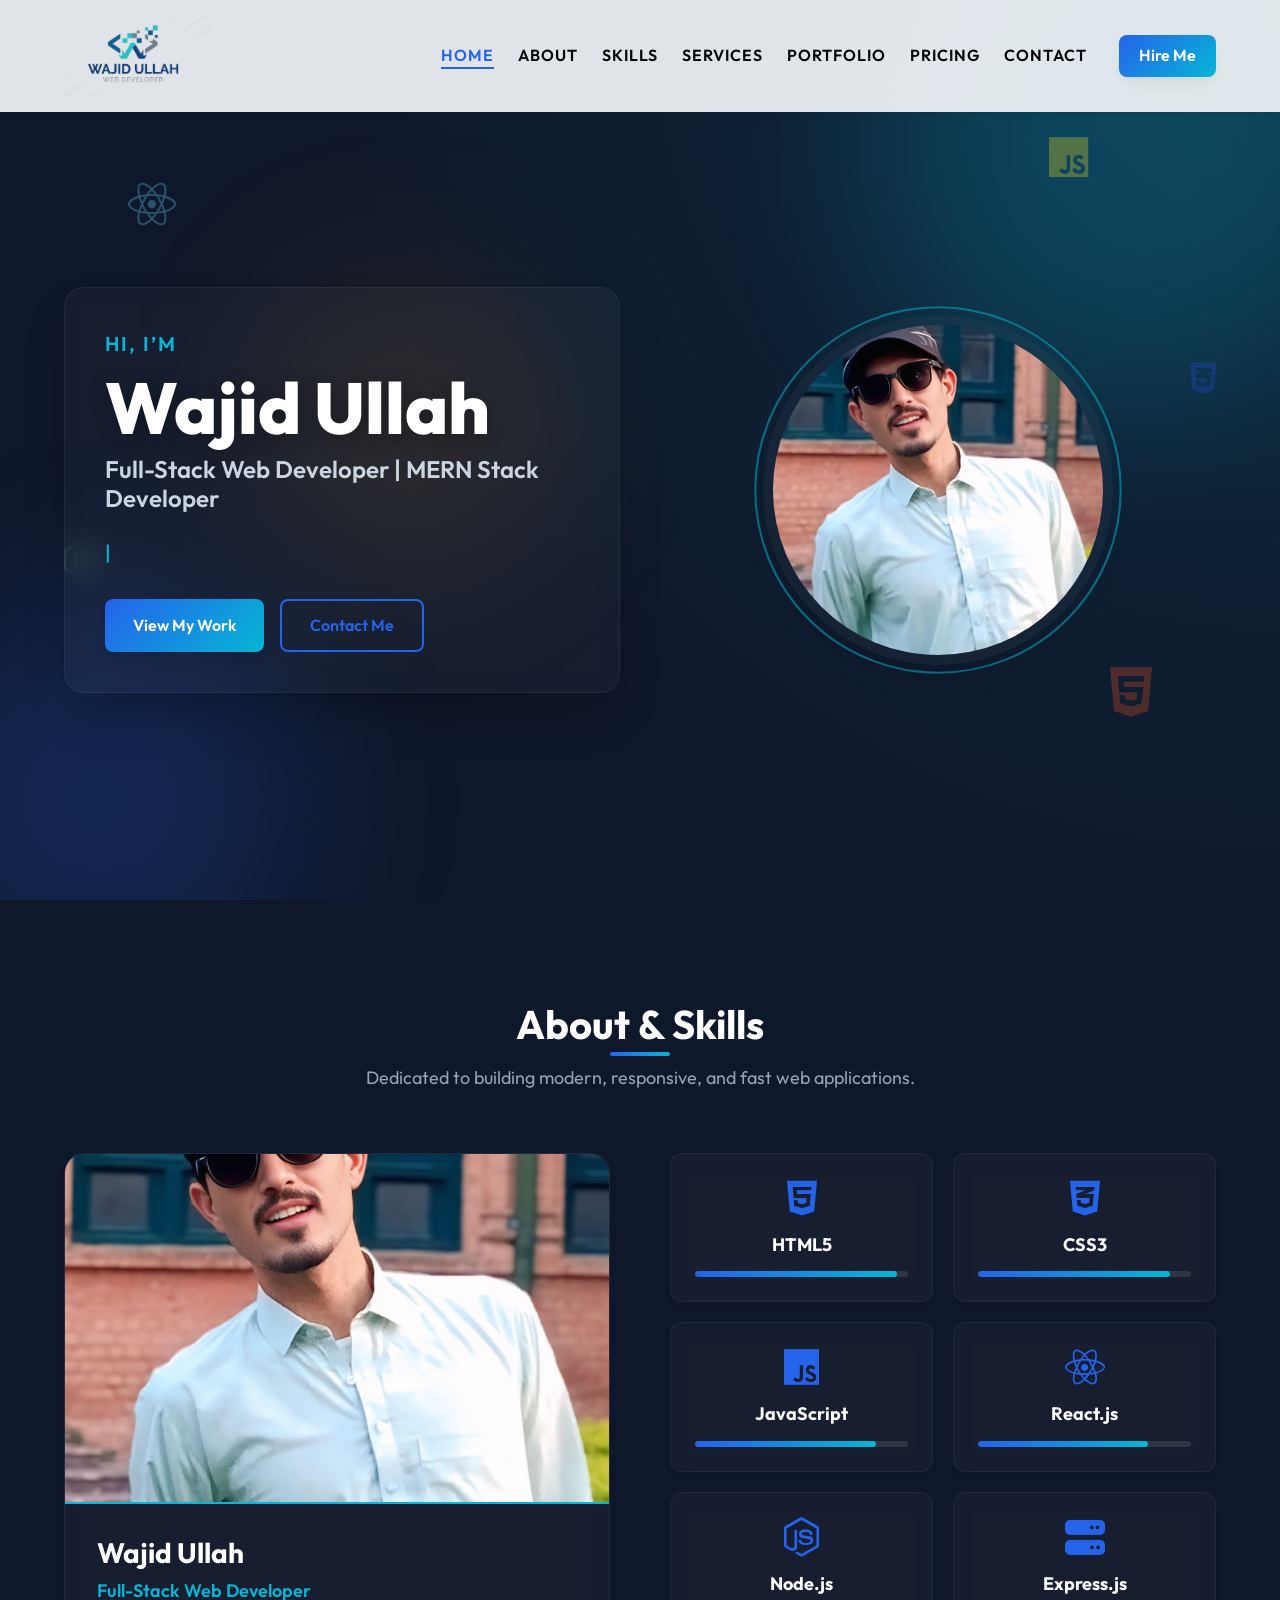
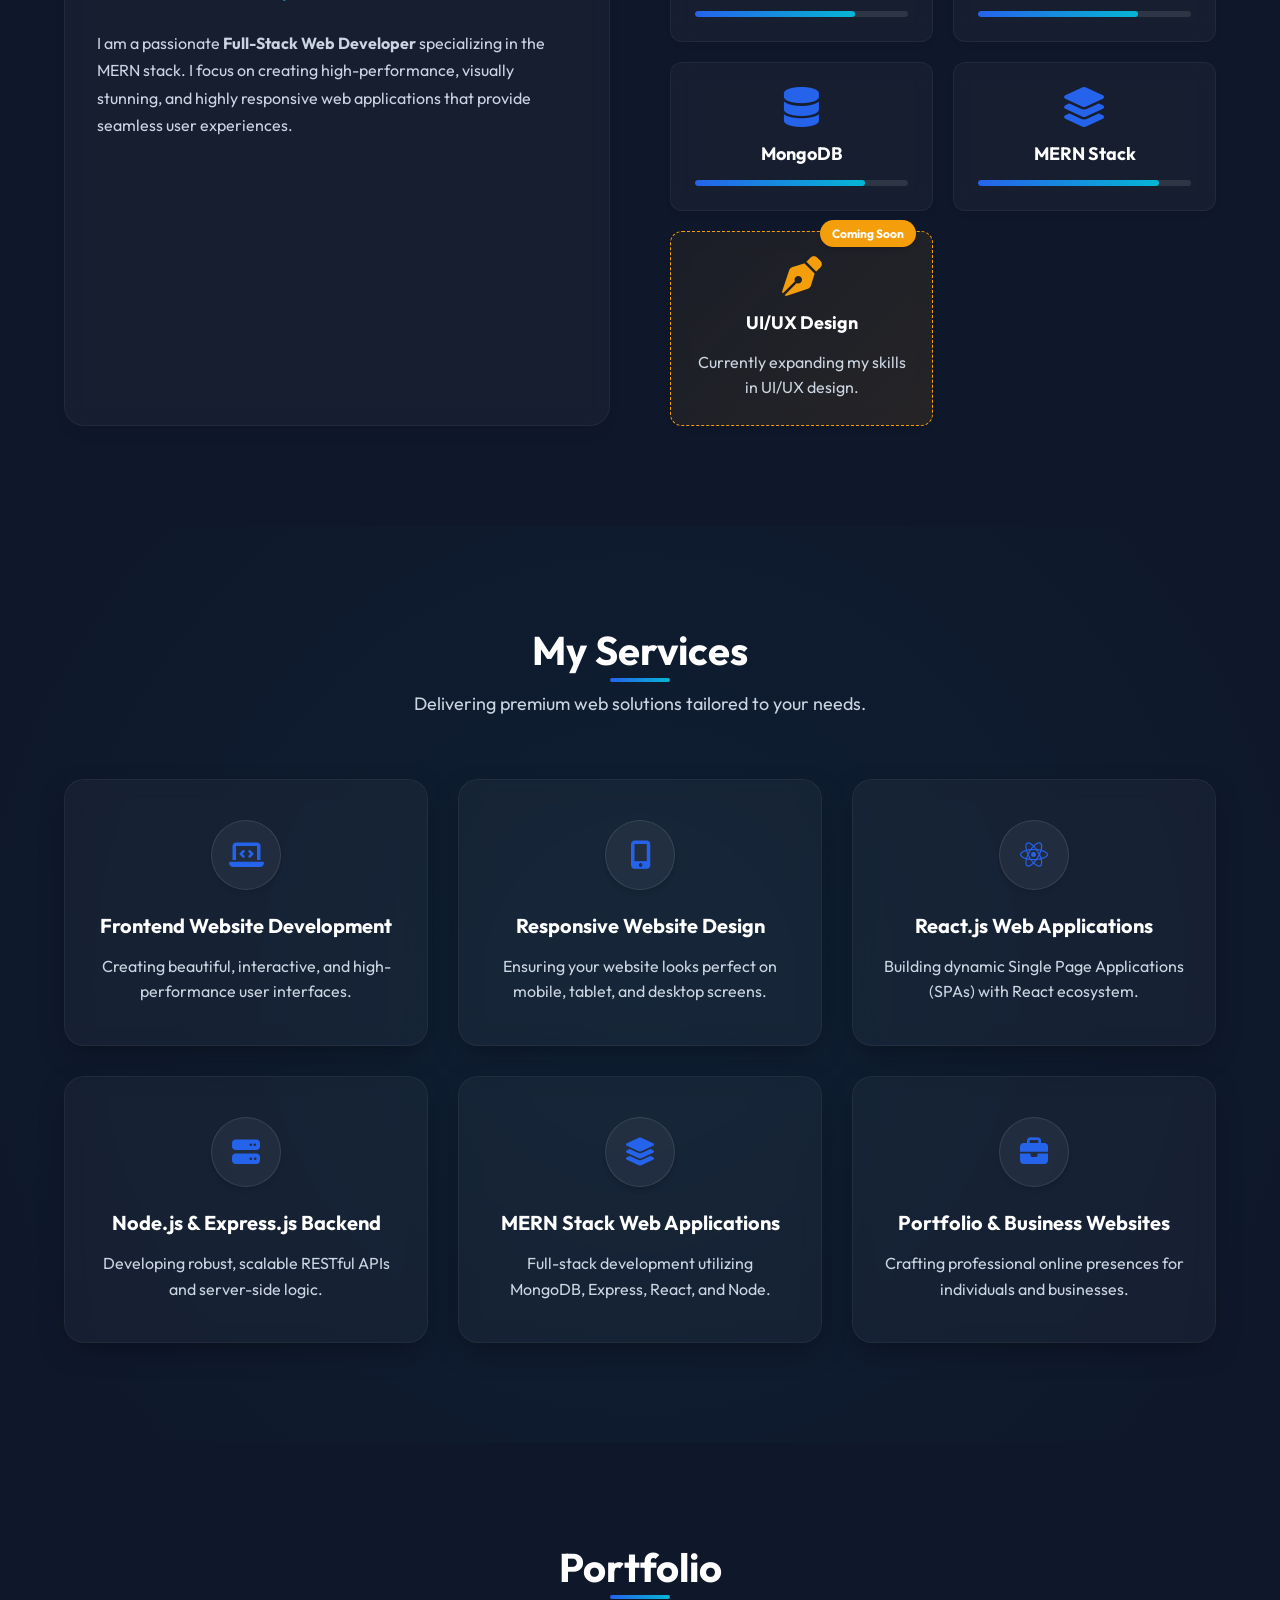
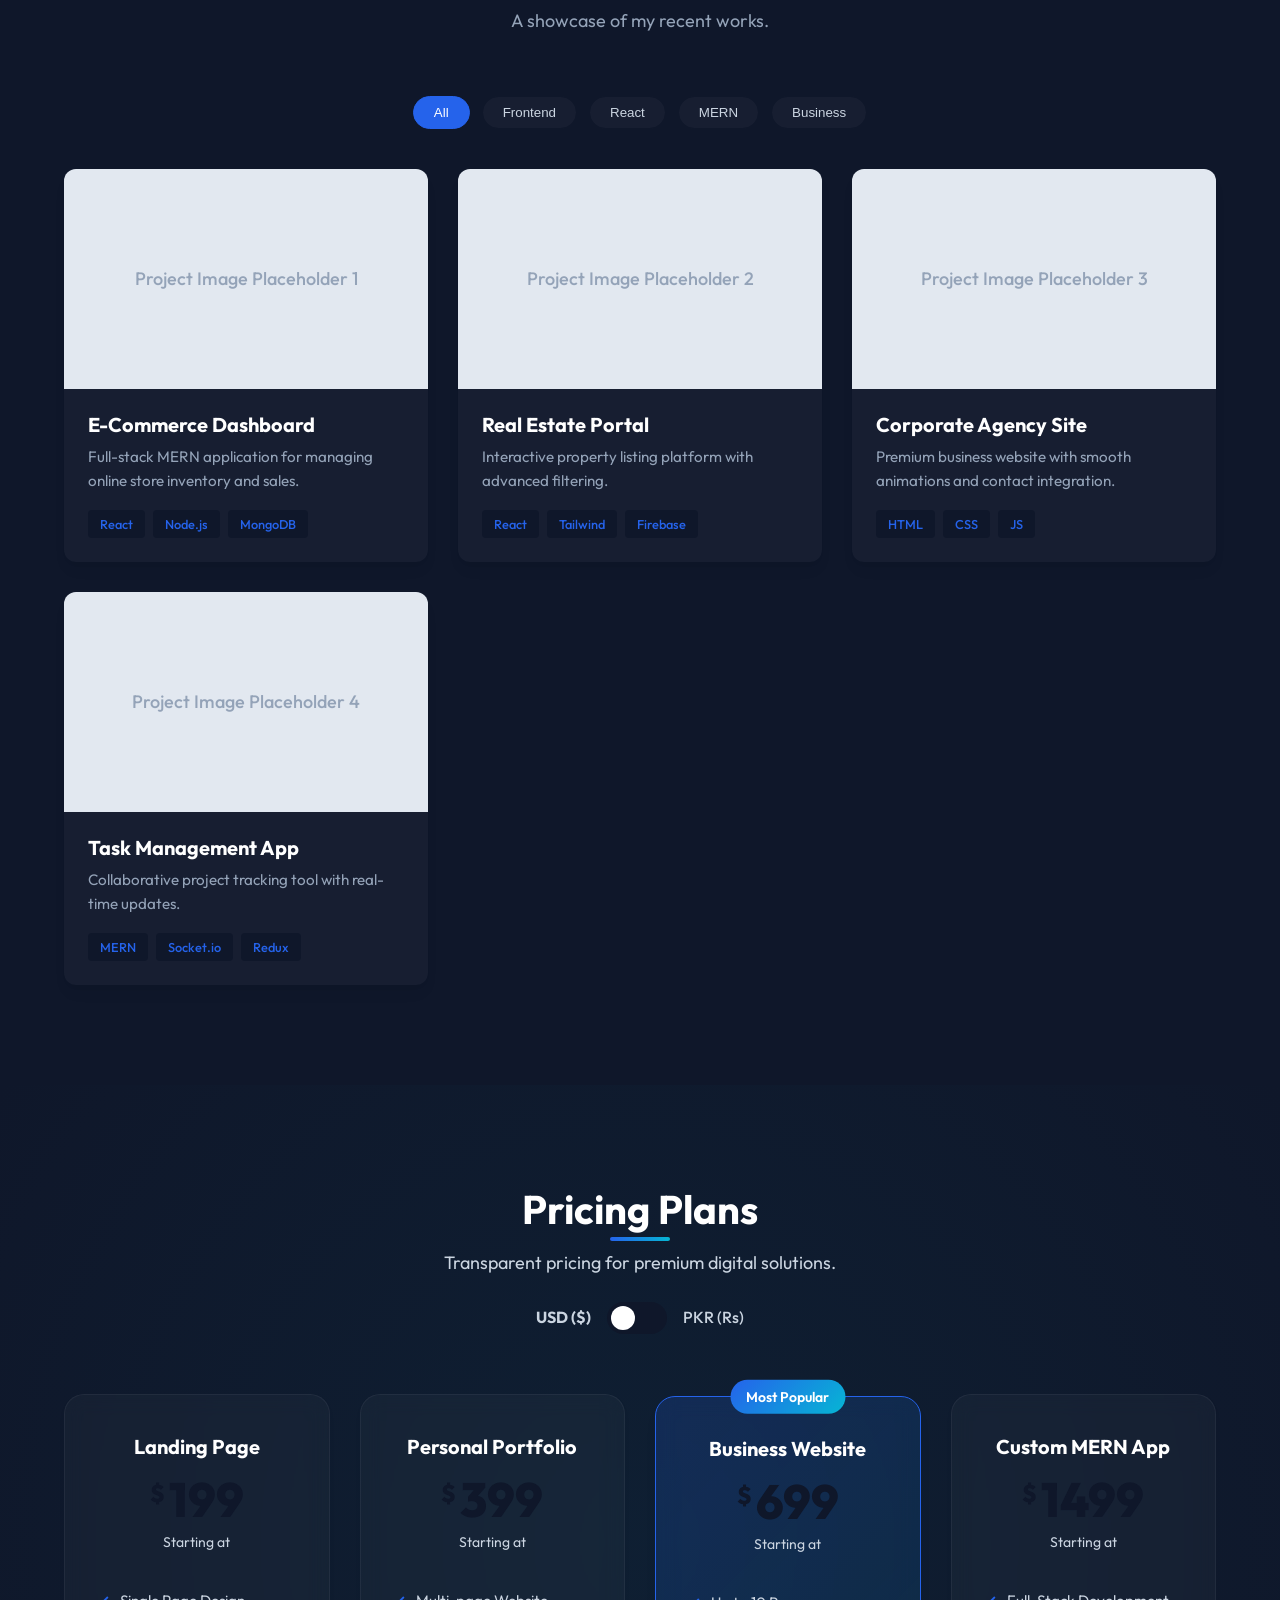
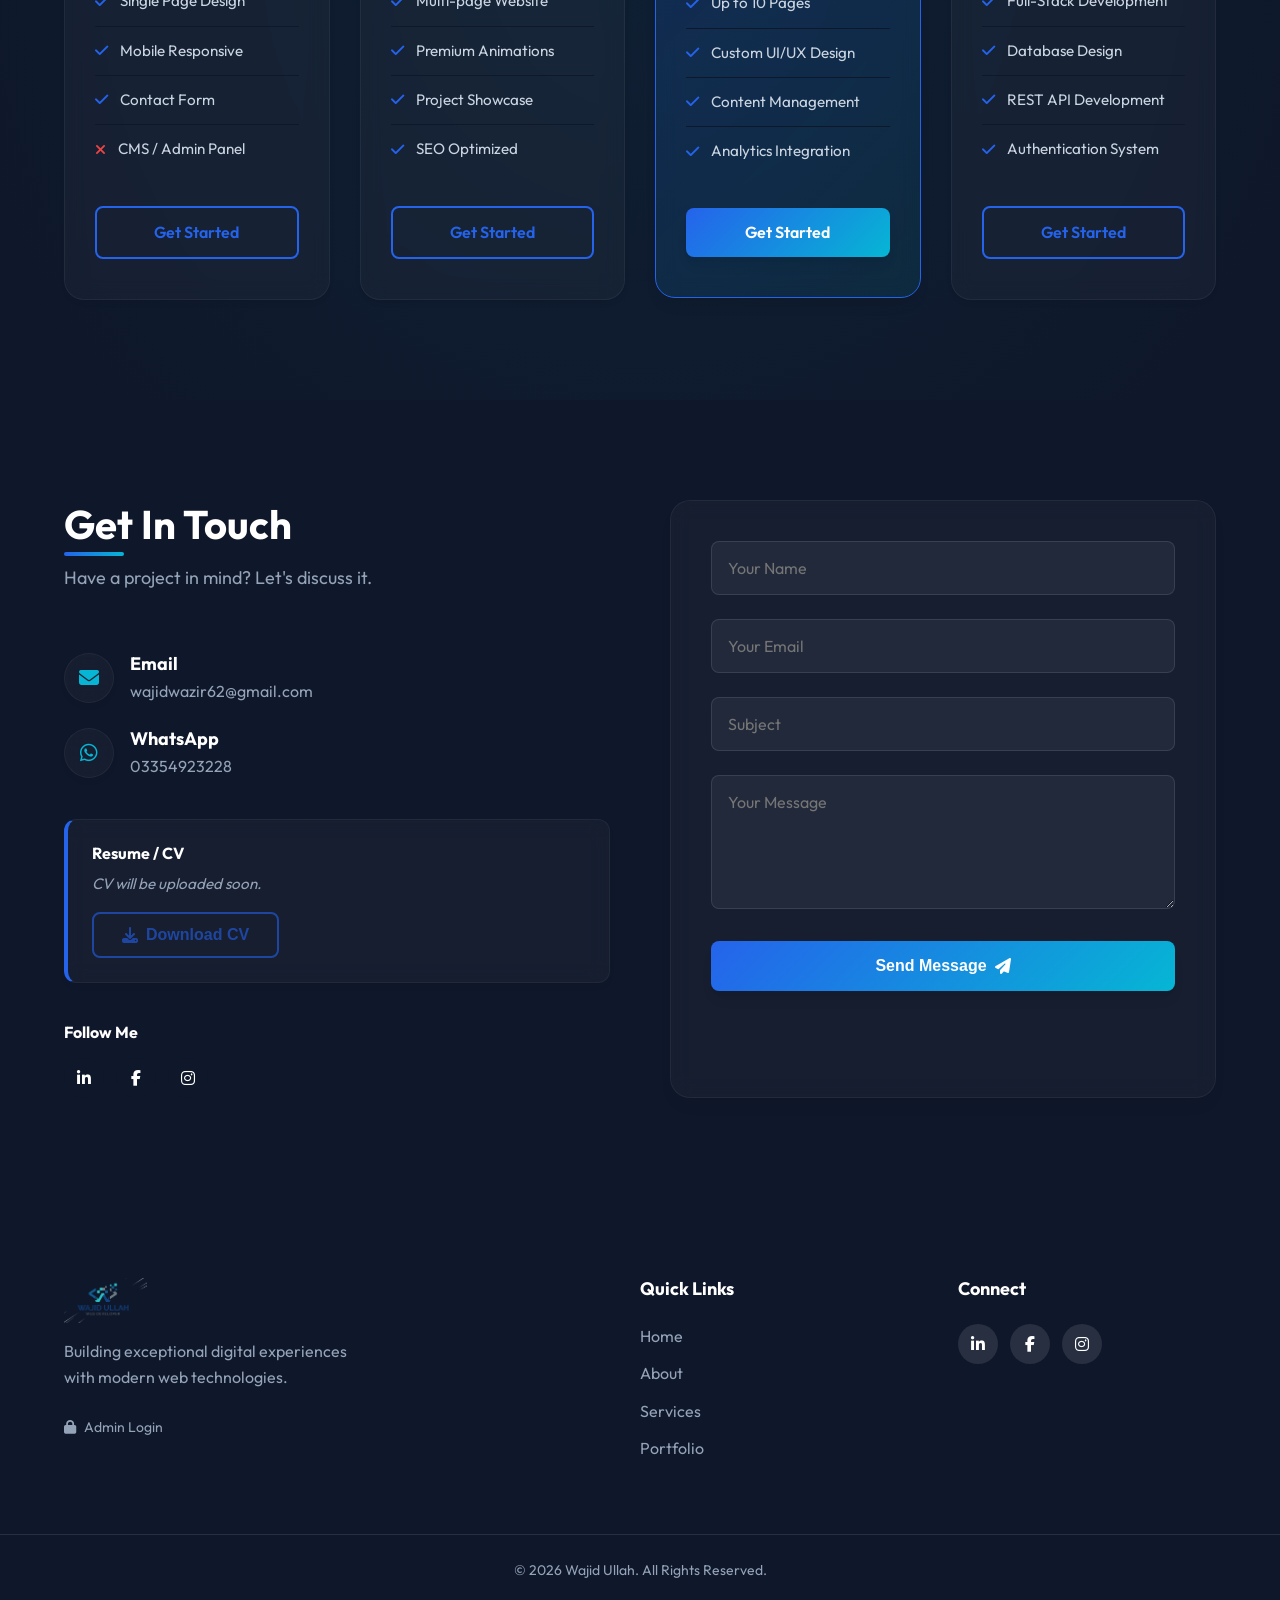
==== index.html @ d98b60c3 "Initial commit - Portfolio Redesign Complete" ====
<!DOCTYPE html>
<html lang="en">
<head>
    <meta charset="UTF-8">
    <meta name="viewport" content="width=device-width, initial-scale=1.0">
    <title>Wajid Ullah | Full-Stack Web Developer</title>
    
    <!-- Google Fonts -->
    <link rel="preconnect" href="https://fonts.googleapis.com">
    <link rel="preconnect" href="https://fonts.gstatic.com" crossorigin>
    <link href="https://fonts.googleapis.com/css2?family=Outfit:wght@300;400;500;600;700;800&display=swap" rel="stylesheet">
    
    <!-- Font Awesome -->
    <link rel="stylesheet" href="https://cdnjs.cloudflare.com/ajax/libs/font-awesome/6.4.0/css/all.min.css">
    
    <!-- Custom CSS -->
    <link rel="stylesheet" href="styles/main.css">
</head>
<body>

    <!-- Loading Screen -->
    <div id="loading-screen" class="loading-screen">
        <div class="loader-content">
            <div class="loader"></div>
            <h1 class="loader-name">Wajid Ullah</h1>
        </div>
    </div>

    <!-- Welcome Popup -->
    <div id="welcome-popup" class="popup-overlay hidden">
        <div class="popup-content">
            <button class="close-popup"><i class="fas fa-times"></i></button>
            <div class="popup-icon"><i class="fas fa-hand-sparkles"></i></div>
            <h2>Welcome!</h2>
            <p>Let’s build something exceptional together.</p>
        </div>
    </div>

    <!-- Header & Navigation -->
    <header class="header" id="header">
        <div class="container nav-container">
            <div class="logo-area">
                <a href="#home" class="logo-link">
                    <img src="assets/final_logo.png" alt="Wajid Wazir Logo" class="nav-logo">
                </a>
            </div>
            
            <nav class="nav-menu" id="nav-menu">
                <ul class="nav-list">
                    <li><a href="#home" class="nav-link active">Home</a></li>
                    <li><a href="#about" class="nav-link">About</a></li>
                    <li><a href="#skills" class="nav-link">Skills</a></li>
                    <li><a href="#services" class="nav-link">Services</a></li>
                    <li><a href="#portfolio" class="nav-link">Portfolio</a></li>
                    <li><a href="#pricing" class="nav-link">Pricing</a></li>
                    <li><a href="#contact" class="nav-link">Contact</a></li>
                </ul>
                <a href="#contact" class="btn btn-primary nav-hire-btn">Hire Me</a>
            </nav>
            
            <div class="nav-toggle" id="nav-toggle">
                <i class="fas fa-bars"></i>
            </div>
        </div>
    </header>

    <main>
        <!-- Hero Section -->
        <section id="home" class="hero">
            <div class="hero-background">
                <div class="shape shape-1"></div>
                <div class="shape shape-2"></div>
                <div class="shape shape-3"></div>
                <div class="particles" id="particles">
                    <i class="fab fa-react tech-icon tech-icon-1"></i>
                    <i class="fab fa-node-js tech-icon tech-icon-2"></i>
                    <i class="fab fa-js tech-icon tech-icon-3"></i>
                    <i class="fab fa-html5 tech-icon tech-icon-4"></i>
                    <i class="fab fa-css3-alt tech-icon tech-icon-5"></i>
                </div>
            </div>
            
            <div class="container hero-container">
                <div class="hero-content reveal-up">
                    <span class="greeting">Hi, I’m</span>
                    <h1 class="hero-title">Wajid Ullah</h1>
                    <h2 class="hero-subtitle">Full-Stack Web Developer | MERN Stack Developer</h2>
                    <div class="typing-container">
                        <span class="typing-text" id="typing-text"></span><span class="cursor">|</span>
                    </div>
                    <div class="hero-buttons">
                        <a href="#portfolio" class="btn btn-primary btn-glow">View My Work</a>
                        <a href="#contact" class="btn btn-outline">Contact Me</a>
                    </div>
                </div>
                <div class="hero-image reveal-left">
                    <div class="profile-image-container">
                        <img src="assets/new_profile.jpg" alt="Wajid Wazir Profile" class="profile-img">
                    </div>
                </div>
            </div>
        </section>

        <!-- About & Skills Section -->
        <section id="about" class="about section">
            <div class="container">
                <div class="section-header reveal-up">
                    <h2>About & Skills</h2>
                    <p class="section-subtitle">Dedicated to building modern, responsive, and fast web applications.</p>
                </div>
                
                <div class="about-content">
                    <div class="about-image-side reveal-up">
                        <div class="about-image-card">
                            <img src="assets/new_profile.jpg" alt="Wajid Ullah" class="about-img">
                            <div class="about-card-content">
                                <h3>Wajid Ullah</h3>
                                <p class="designation">Full-Stack Web Developer</p>
                                <p class="bio">I am a passionate <strong>Full-Stack Web Developer</strong> specializing in the MERN stack. I focus on creating high-performance, visually stunning, and highly responsive web applications that provide seamless user experiences.</p>
                            </div>
                        </div>
                    </div>
                    
                    <div class="skills-grid" id="skills">
                        <!-- Technical Skills -->
                        <div class="skill-card reveal-up" style="--delay: 0.1s">
                            <i class="fab fa-html5 skill-icon"></i>
                            <h3>HTML5</h3>
                            <div class="progress-bar"><div class="progress" style="width: 95%"></div></div>
                        </div>
                        <div class="skill-card reveal-up" style="--delay: 0.2s">
                            <i class="fab fa-css3-alt skill-icon"></i>
                            <h3>CSS3</h3>
                            <div class="progress-bar"><div class="progress" style="width: 90%"></div></div>
                        </div>
                        <div class="skill-card reveal-up" style="--delay: 0.3s">
                            <i class="fab fa-js skill-icon"></i>
                            <h3>JavaScript</h3>
                            <div class="progress-bar"><div class="progress" style="width: 85%"></div></div>
                        </div>
                        <div class="skill-card reveal-up" style="--delay: 0.4s">
                            <i class="fab fa-react skill-icon"></i>
                            <h3>React.js</h3>
                            <div class="progress-bar"><div class="progress" style="width: 80%"></div></div>
                        </div>
                        <div class="skill-card reveal-up" style="--delay: 0.5s">
                            <i class="fab fa-node-js skill-icon"></i>
                            <h3>Node.js</h3>
                            <div class="progress-bar"><div class="progress" style="width: 75%"></div></div>
                        </div>
                        <div class="skill-card reveal-up" style="--delay: 0.6s">
                            <i class="fas fa-server skill-icon"></i>
                            <h3>Express.js</h3>
                            <div class="progress-bar"><div class="progress" style="width: 75%"></div></div>
                        </div>
                        <div class="skill-card reveal-up" style="--delay: 0.7s">
                            <i class="fas fa-database skill-icon"></i>
                            <h3>MongoDB</h3>
                            <div class="progress-bar"><div class="progress" style="width: 80%"></div></div>
                        </div>
                        <div class="skill-card reveal-up" style="--delay: 0.8s">
                            <i class="fas fa-layer-group skill-icon"></i>
                            <h3>MERN Stack</h3>
                            <div class="progress-bar"><div class="progress" style="width: 85%"></div></div>
                        </div>
                        
                        <!-- UI/UX Coming Soon Card -->
                        <div class="skill-card ui-ux-card reveal-up" style="--delay: 0.9s">
                            <div class="coming-soon-badge">Coming Soon</div>
                            <i class="fas fa-pen-nib skill-icon highlight-icon"></i>
                            <h3>UI/UX Design</h3>
                            <p class="small-text">Currently expanding my skills in UI/UX design.</p>
                        </div>
                    </div>
                </div>
            </div>
        </section>

        <!-- Services Section -->
        <section id="services" class="services section bg-dark">
            <div class="container">
                <div class="section-header reveal-up">
                    <h2>My Services</h2>
                    <p class="section-subtitle">Delivering premium web solutions tailored to your needs.</p>
                </div>
                
                <div class="services-grid">
                    <div class="service-card reveal-up" style="--delay: 0.1s">
                        <div class="service-icon"><i class="fas fa-laptop-code"></i></div>
                        <h3>Frontend Website Development</h3>
                        <p>Creating beautiful, interactive, and high-performance user interfaces.</p>
                    </div>
                    <div class="service-card reveal-up" style="--delay: 0.2s">
                        <div class="service-icon"><i class="fas fa-mobile-alt"></i></div>
                        <h3>Responsive Website Design</h3>
                        <p>Ensuring your website looks perfect on mobile, tablet, and desktop screens.</p>
                    </div>
                    <div class="service-card reveal-up" style="--delay: 0.3s">
                        <div class="service-icon"><i class="fab fa-react"></i></div>
                        <h3>React.js Web Applications</h3>
                        <p>Building dynamic Single Page Applications (SPAs) with React ecosystem.</p>
                    </div>
                    <div class="service-card reveal-up" style="--delay: 0.4s">
                        <div class="service-icon"><i class="fas fa-server"></i></div>
                        <h3>Node.js & Express.js Backend</h3>
                        <p>Developing robust, scalable RESTful APIs and server-side logic.</p>
                    </div>
                    <div class="service-card reveal-up" style="--delay: 0.5s">
                        <div class="service-icon"><i class="fas fa-layer-group"></i></div>
                        <h3>MERN Stack Web Applications</h3>
                        <p>Full-stack development utilizing MongoDB, Express, React, and Node.</p>
                    </div>
                    <div class="service-card reveal-up" style="--delay: 0.6s">
                        <div class="service-icon"><i class="fas fa-briefcase"></i></div>
                        <h3>Portfolio & Business Websites</h3>
                        <p>Crafting professional online presences for individuals and businesses.</p>
                    </div>
                </div>
            </div>
        </section>

        <!-- Portfolio Section -->
        <section id="portfolio" class="portfolio section">
            <div class="container">
                <div class="section-header reveal-up">
                    <h2>Portfolio</h2>
                    <p class="section-subtitle">A showcase of my recent works.</p>
                </div>
                
                <div class="portfolio-filters reveal-up">
                    <button class="filter-btn active" data-filter="all">All</button>
                    <button class="filter-btn" data-filter="frontend">Frontend</button>
                    <button class="filter-btn" data-filter="react">React</button>
                    <button class="filter-btn" data-filter="mern">MERN</button>
                    <button class="filter-btn" data-filter="business">Business</button>
                </div>
                
                <div class="portfolio-grid">
                    <!-- Project 1 -->
                    <div class="portfolio-item mern business reveal-up" style="--delay: 0.1s">
                        <div class="portfolio-img">
                            <div class="img-placeholder">Project Image Placeholder 1</div>
                            <div class="portfolio-overlay">
                                <div class="portfolio-links">
                                    <a href="#" class="btn-icon"><i class="fas fa-external-link-alt"></i> Live Demo</a>
                                    <a href="#" class="btn-icon"><i class="fab fa-github"></i> GitHub</a>
                                </div>
                            </div>
                        </div>
                        <div class="portfolio-info">
                            <h3>E-Commerce Dashboard</h3>
                            <p>Full-stack MERN application for managing online store inventory and sales.</p>
                            <div class="tech-tags">
                                <span>React</span><span>Node.js</span><span>MongoDB</span>
                            </div>
                        </div>
                    </div>
                    
                    <!-- Project 2 -->
                    <div class="portfolio-item react frontend reveal-up" style="--delay: 0.2s">
                        <div class="portfolio-img">
                            <div class="img-placeholder">Project Image Placeholder 2</div>
                            <div class="portfolio-overlay">
                                <div class="portfolio-links">
                                    <a href="#" class="btn-icon"><i class="fas fa-external-link-alt"></i> Live Demo</a>
                                    <a href="#" class="btn-icon"><i class="fab fa-github"></i> GitHub</a>
                                </div>
                            </div>
                        </div>
                        <div class="portfolio-info">
                            <h3>Real Estate Portal</h3>
                            <p>Interactive property listing platform with advanced filtering.</p>
                            <div class="tech-tags">
                                <span>React</span><span>Tailwind</span><span>Firebase</span>
                            </div>
                        </div>
                    </div>
                    
                    <!-- Project 3 -->
                    <div class="portfolio-item business frontend reveal-up" style="--delay: 0.3s">
                        <div class="portfolio-img">
                            <div class="img-placeholder">Project Image Placeholder 3</div>
                            <div class="portfolio-overlay">
                                <div class="portfolio-links">
                                    <a href="#" class="btn-icon"><i class="fas fa-external-link-alt"></i> Live Demo</a>
                                    <a href="#" class="btn-icon"><i class="fab fa-github"></i> GitHub</a>
                                </div>
                            </div>
                        </div>
                        <div class="portfolio-info">
                            <h3>Corporate Agency Site</h3>
                            <p>Premium business website with smooth animations and contact integration.</p>
                            <div class="tech-tags">
                                <span>HTML</span><span>CSS</span><span>JS</span>
                            </div>
                        </div>
                    </div>
                    
                    <!-- Project 4 -->
                    <div class="portfolio-item mern react reveal-up" style="--delay: 0.4s">
                        <div class="portfolio-img">
                            <div class="img-placeholder">Project Image Placeholder 4</div>
                            <div class="portfolio-overlay">
                                <div class="portfolio-links">
                                    <a href="#" class="btn-icon"><i class="fas fa-external-link-alt"></i> Live Demo</a>
                                    <a href="#" class="btn-icon"><i class="fab fa-github"></i> GitHub</a>
                                </div>
                            </div>
                        </div>
                        <div class="portfolio-info">
                            <h3>Task Management App</h3>
                            <p>Collaborative project tracking tool with real-time updates.</p>
                            <div class="tech-tags">
                                <span>MERN</span><span>Socket.io</span><span>Redux</span>
                            </div>
                        </div>
                    </div>
                </div>
            </div>
        </section>

        <!-- Pricing Section -->
        <section id="pricing" class="pricing section bg-dark">
            <div class="container">
                <div class="section-header reveal-up">
                    <h2>Pricing Plans</h2>
                    <p class="section-subtitle">Transparent pricing for premium digital solutions.</p>
                    
                    <div class="currency-toggle-wrapper">
                        <span class="currency-label active" id="label-usd">USD ($)</span>
                        <label class="switch">
                            <input type="checkbox" id="currency-toggle">
                            <span class="slider round"></span>
                        </label>
                        <span class="currency-label" id="label-pkr">PKR (Rs)</span>
                    </div>
                </div>
                
                <div class="pricing-grid">
                    <!-- Plan 1 -->
                    <div class="pricing-card reveal-up" style="--delay: 0.1s">
                        <div class="pricing-header">
                            <h3>Landing Page</h3>
                            <div class="price">
                                <span class="currency">$</span>
                                <span class="amount" data-placeholder="Starting price">199</span>
                            </div>
                            <p class="starting-at">Starting at</p>
                        </div>
                        <ul class="pricing-features">
                            <li><i class="fas fa-check"></i> Single Page Design</li>
                            <li><i class="fas fa-check"></i> Mobile Responsive</li>
                            <li><i class="fas fa-check"></i> Contact Form</li>
                            <li><i class="fas fa-times text-muted"></i> CMS / Admin Panel</li>
                        </ul>
                        <a href="#contact" class="btn btn-outline pricing-btn">Get Started</a>
                    </div>
                    
                    <!-- Plan 2 -->
                    <div class="pricing-card reveal-up" style="--delay: 0.2s">
                        <div class="pricing-header">
                            <h3>Personal Portfolio</h3>
                            <div class="price">
                                <span class="currency">$</span>
                                <span class="amount" data-placeholder="Starting price">399</span>
                            </div>
                            <p class="starting-at">Starting at</p>
                        </div>
                        <ul class="pricing-features">
                            <li><i class="fas fa-check"></i> Multi-page Website</li>
                            <li><i class="fas fa-check"></i> Premium Animations</li>
                            <li><i class="fas fa-check"></i> Project Showcase</li>
                            <li><i class="fas fa-check"></i> SEO Optimized</li>
                        </ul>
                        <a href="#contact" class="btn btn-outline pricing-btn">Get Started</a>
                    </div>
                    
                    <!-- Plan 3 (Most Popular) -->
                    <div class="pricing-card popular reveal-up" style="--delay: 0.3s">
                        <div class="popular-badge">Most Popular</div>
                        <div class="pricing-header">
                            <h3>Business Website</h3>
                            <div class="price">
                                <span class="currency">$</span>
                                <span class="amount" data-placeholder="Starting price">699</span>
                            </div>
                            <p class="starting-at">Starting at</p>
                        </div>
                        <ul class="pricing-features">
                            <li><i class="fas fa-check"></i> Up to 10 Pages</li>
                            <li><i class="fas fa-check"></i> Custom UI/UX Design</li>
                            <li><i class="fas fa-check"></i> Content Management</li>
                            <li><i class="fas fa-check"></i> Analytics Integration</li>
                        </ul>
                        <a href="#contact" class="btn btn-primary pricing-btn">Get Started</a>
                    </div>
                    
                    <!-- Plan 4 -->
                    <div class="pricing-card reveal-up" style="--delay: 0.4s">
                        <div class="pricing-header">
                            <h3>Custom MERN App</h3>
                            <div class="price">
                                <span class="currency">$</span>
                                <span class="amount" data-placeholder="Starting price">1499</span>
                            </div>
                            <p class="starting-at">Starting at</p>
                        </div>
                        <ul class="pricing-features">
                            <li><i class="fas fa-check"></i> Full-Stack Development</li>
                            <li><i class="fas fa-check"></i> Database Design</li>
                            <li><i class="fas fa-check"></i> REST API Development</li>
                            <li><i class="fas fa-check"></i> Authentication System</li>
                        </ul>
                        <a href="#contact" class="btn btn-outline pricing-btn">Get Started</a>
                    </div>
                </div>
            </div>
        </section>

        <!-- CV & Contact Section -->
        <section id="contact" class="contact section">
            <div class="container">
                <div class="contact-wrapper">
                    <div class="contact-info reveal-left">
                        <div class="section-header align-left">
                            <h2>Get In Touch</h2>
                            <p class="section-subtitle">Have a project in mind? Let's discuss it.</p>
                        </div>
                        
                        <div class="contact-details">
                            <div class="contact-item">
                                <div class="icon-box"><i class="fas fa-envelope"></i></div>
                                <div>
                                    <h4>Email</h4>
                                    <a href="mailto:wajidwazir62@gmail.com">wajidwazir62@gmail.com</a>
                                </div>
                            </div>
                            <div class="contact-item">
                                <div class="icon-box"><i class="fab fa-whatsapp"></i></div>
                                <div>
                                    <h4>WhatsApp</h4>
                                    <a href="https://wa.me/923354923228" target="_blank">03354923228</a>
                                </div>
                            </div>
                        </div>
                        
                        <!-- CV Section -->
                        <div class="cv-section" id="cv">
                            <h4>Resume / CV</h4>
                            <p class="cv-status">CV will be uploaded soon.</p>
                            <button class="btn btn-outline btn-disabled" disabled>
                                <i class="fas fa-download"></i> Download CV
                            </button>
                        </div>
                        
                        <div class="social-links">
                            <h4>Follow Me</h4>
                            <div class="social-icons">
                                <a href="#" class="social-icon"><i class="fab fa-linkedin-in"></i></a>
                                <a href="#" class="social-icon"><i class="fab fa-facebook-f"></i></a>
                                <a href="#" class="social-icon"><i class="fab fa-instagram"></i></a>
                            </div>
                        </div>
                    </div>
                    
                    <div class="contact-form-container reveal-right">
                        <form class="contact-form" id="contactForm">
                            <div class="form-group">
                                <input type="text" id="name" placeholder="Your Name" required>
                            </div>
                            <div class="form-group">
                                <input type="email" id="email" placeholder="Your Email" required>
                            </div>
                            <div class="form-group">
                                <input type="text" id="subject" placeholder="Subject" required>
                            </div>
                            <div class="form-group">
                                <textarea id="message" rows="5" placeholder="Your Message" required></textarea>
                            </div>
                            <button type="submit" class="btn btn-primary btn-submit">
                                <span>Send Message</span> <i class="fas fa-paper-plane"></i>
                            </button>
                        </form>
                    </div>
                </div>
            </div>
        </section>
    </main>

    <!-- Footer -->
    <footer class="footer">
        <div class="container footer-container">
            <div class="footer-col">
                <a href="#home" class="logo-link footer-logo-link">
                    <img src="assets/final_logo.png" alt="Wajid Wazir Logo" class="footer-logo-img">
                </a>
                <p class="footer-tagline">Building exceptional digital experiences with modern web technologies.</p>
                <div class="admin-link">
                    <a href="admin.html" class="text-small"><i class="fas fa-lock"></i> Admin Login</a>
                </div>
            </div>
            
            <div class="footer-col">
                <h4>Quick Links</h4>
                <ul class="footer-links">
                    <li><a href="#home">Home</a></li>
                    <li><a href="#about">About</a></li>
                    <li><a href="#services">Services</a></li>
                    <li><a href="#portfolio">Portfolio</a></li>
                </ul>
            </div>
            
            <div class="footer-col">
                <h4>Connect</h4>
                <div class="social-icons footer-socials">
                    <a href="#" class="social-icon"><i class="fab fa-linkedin-in"></i></a>
                    <a href="#" class="social-icon"><i class="fab fa-facebook-f"></i></a>
                    <a href="#" class="social-icon"><i class="fab fa-instagram"></i></a>
                </div>
            </div>
        </div>
        <div class="footer-bottom">
            <p>&copy; 2026 Wajid Ullah. All Rights Reserved.</p>
        </div>
    </footer>

    <!-- Scripts -->
    <script src="js/main.js"></script>
</body>
</html>
---- styles/main.css ----
/* ==========================================================================
   Base Styles & Variables
   ========================================================================== */
:root {
    /* Color Palette */
    --primary: #0F172A; /* Deep Navy */
    --secondary: #2563EB; /* Professional Blue */
    --highlight: #06B6D4; /* Cyan */
    --bg-color: #0F172A; /* Global Deep Navy */
    --bg-alt: rgba(255, 255, 255, 0.03); /* Glassmorphism Cards */
    --accent: #F59E0B; /* Amber */
    
    --text-main: #cbd5e1;
    --text-light: #94a3b8;
    --text-white: #FFFFFF;
    
    /* Typography */
    --font-main: 'Outfit', sans-serif;
    
    /* Effects */
    --shadow-sm: 0 4px 6px -1px rgba(0, 0, 0, 0.05), 0 2px 4px -1px rgba(0, 0, 0, 0.03);
    --shadow-md: 0 10px 15px -3px rgba(0, 0, 0, 0.05), 0 4px 6px -2px rgba(0, 0, 0, 0.025);
    --shadow-lg: 0 20px 25px -5px rgba(0, 0, 0, 0.1), 0 10px 10px -5px rgba(0, 0, 0, 0.04);
    --shadow-glow: 0 0 20px rgba(6, 182, 212, 0.4);
    
    --transition-fast: 0.2s ease;
    --transition-normal: 0.3s cubic-bezier(0.4, 0, 0.2, 1);
    --transition-slow: 0.5s cubic-bezier(0.4, 0, 0.2, 1);
    
    --border-radius-sm: 8px;
    --border-radius-md: 12px;
    --border-radius-lg: 20px;
}

* {
    margin: 0;
    padding: 0;
    box-sizing: border-box;
}

html {
    scroll-behavior: smooth;
    font-size: 16px;
}

body {
    font-family: var(--font-main);
    background-color: var(--bg-color);
    background-image: radial-gradient(circle at center, rgba(6, 182, 212, 0.05) 0%, rgba(15, 23, 42, 1) 100%);
    background-attachment: fixed;
    color: var(--text-main);
    line-height: 1.6;
    overflow-x: hidden;
}

a {
    text-decoration: none;
    color: inherit;
    transition: var(--transition-fast);
}

ul {
    list-style: none;
}

img {
    max-width: 100%;
    height: auto;
    display: block;
}

.container {
    width: 100%;
    max-width: 1200px;
    margin: 0 auto;
    padding: 0 24px;
}

.section {
    padding: 100px 0;
}

.bg-alt {
    background-color: var(--bg-alt);
}

.bg-dark {
    background-color: var(--primary);
    color: var(--text-white);
    background-image: radial-gradient(circle at center, rgba(6, 182, 212, 0.05) 0%, rgba(15, 23, 42, 1) 100%);
}

.text-muted {
    color: var(--text-light);
}

.text-small {
    font-size: 0.875rem;
}

/* ==========================================================================
   Typography & Utilities
   ========================================================================== */
h1, h2, h3, h4, h5, h6 {
    color: var(--text-white);
    line-height: 1.2;
    font-weight: 700;
}

.section-header {
    text-align: center;
    margin-bottom: 60px;
}

.section-header.align-left {
    text-align: left;
}

.section-header h2 {
    font-size: 2.5rem;
    margin-bottom: 16px;
    position: relative;
    display: inline-block;
}

.section-header h2::after {
    content: '';
    position: absolute;
    bottom: -8px;
    left: 50%;
    transform: translateX(-50%);
    width: 60px;
    height: 4px;
    background: linear-gradient(90deg, var(--secondary), var(--highlight));
    border-radius: 2px;
}

.section-header.align-left h2::after {
    left: 0;
    transform: none;
}

.section-subtitle {
    font-size: 1.125rem;
    color: var(--text-light);
    max-width: 600px;
    margin: 0 auto;
}

.bg-dark h2, .bg-dark h3, .bg-dark h4 {
    color: var(--text-white);
}

.bg-dark .section-subtitle {
    color: #cbd5e1;
}

/* Buttons */
.btn {
    display: inline-flex;
    align-items: center;
    justify-content: center;
    gap: 8px;
    padding: 12px 28px;
    font-size: 1rem;
    font-weight: 600;
    border-radius: var(--border-radius-sm);
    cursor: pointer;
    transition: var(--transition-normal);
    border: none;
    outline: none;
}

.btn-primary {
    background: linear-gradient(135deg, var(--secondary), var(--highlight));
    color: var(--text-white);
    box-shadow: var(--shadow-md);
}

.btn-primary:hover {
    transform: translateY(-2px);
    box-shadow: var(--shadow-lg), var(--shadow-glow);
}

.btn-outline {
    background: transparent;
    color: var(--secondary);
    border: 2px solid var(--secondary);
}

.btn-outline:hover {
    background: var(--secondary);
    color: var(--text-white);
    transform: translateY(-2px);
}

.btn-disabled {
    opacity: 0.6;
    cursor: not-allowed;
}

.btn-disabled:hover {
    transform: none;
    background: transparent;
    color: var(--secondary);
}

.btn-icon {
    padding: 8px 16px;
    font-size: 0.875rem;
    background: rgba(255, 255, 255, 0.9);
    color: var(--primary);
    border-radius: 20px;
    font-weight: 500;
}

.btn-icon:hover {
    background: var(--primary);
    color: var(--text-white);
}

/* ==========================================================================
   Loading Screen & Popup
   ========================================================================== */
.loading-screen {
    position: fixed;
    top: 0;
    left: 0;
    width: 100%;
    height: 100%;
    background-color: var(--primary);
    display: flex;
    justify-content: center;
    align-items: center;
    z-index: 9999;
    transition: opacity 0.5s ease, visibility 0.5s ease;
}

.loading-screen.fade-out {
    opacity: 0;
    visibility: hidden;
}

.loader-content {
    text-align: center;
}

.loader {
    width: 60px;
    height: 60px;
    border: 3px solid transparent;
    border-top-color: var(--highlight);
    border-bottom-color: var(--secondary);
    border-radius: 50%;
    animation: spin 1s linear infinite;
    margin: 0 auto 20px;
    position: relative;
    box-shadow: 0 0 15px rgba(6, 182, 212, 0.4);
}

.loader::before {
    content: '';
    position: absolute;
    top: 5px; left: 5px; right: 5px; bottom: 5px;
    border: 3px solid transparent;
    border-left-color: var(--accent);
    border-radius: 50%;
    animation: spin 2s linear infinite reverse;
}

.loader-name {
    color: var(--text-white);
    font-size: 1.5rem;
    letter-spacing: 2px;
    text-transform: uppercase;
    animation: pulse 2s infinite;
}

@keyframes spin {
    to { transform: rotate(360deg); }
}

@keyframes pulse {
    0%, 100% { opacity: 1; }
    50% { opacity: 0.5; }
}

/* Popup Overlay */
.popup-overlay {
    position: fixed;
    top: 0;
    left: 0;
    width: 100%;
    height: 100%;
    background-color: rgba(15, 23, 42, 0.8);
    backdrop-filter: blur(5px);
    display: flex;
    justify-content: center;
    align-items: center;
    z-index: 9998;
    opacity: 0;
    visibility: hidden;
    transition: var(--transition-normal);
}

.popup-overlay.show {
    opacity: 1;
    visibility: visible;
}

.popup-content {
    background: var(--bg-alt);
    padding: 40px;
    border-radius: var(--border-radius-lg);
    text-align: center;
    max-width: 400px;
    width: 90%;
    position: relative;
    transform: translateY(20px) scale(0.95);
    transition: var(--transition-normal);
    box-shadow: var(--shadow-lg);
}

.popup-overlay.show .popup-content {
    transform: translateY(0) scale(1);
}

.close-popup {
    position: absolute;
    top: 15px;
    right: 15px;
    background: none;
    border: none;
    font-size: 1.25rem;
    color: var(--text-light);
    cursor: pointer;
    transition: var(--transition-fast);
}

.close-popup:hover {
    color: var(--accent);
    transform: rotate(90deg);
}

.popup-icon {
    font-size: 3rem;
    color: var(--highlight);
    margin-bottom: 16px;
    animation: bounce 2s infinite;
}

@keyframes bounce {
    0%, 20%, 50%, 80%, 100% { transform: translateY(0); }
    40% { transform: translateY(-15px); }
    60% { transform: translateY(-7px); }
}

/* ==========================================================================
   Header & Navigation
   ========================================================================== */
.header {
    position: fixed;
    top: 0;
    left: 0;
    width: 100%;
    background: rgba(248, 250, 252, 0.9);
    backdrop-filter: blur(10px);
    z-index: 1000;
    transition: var(--transition-normal);
    box-shadow: var(--shadow-sm);
    padding: 16px 0;
}

.header.scrolled {
    padding: 12px 0;
    background: rgba(255, 255, 255, 0.95);
}

.nav-container {
    display: flex;
    justify-content: space-between;
    align-items: center;
}

.logo-area {
    display: flex;
    align-items: center;
}

.logo-link {
    display: block;
}

.nav-logo {
    max-height: 80px;
    width: auto;
    object-fit: contain;
}

.nav-menu {
    display: flex;
    align-items: center;
    gap: 32px;
}

.nav-list {
    display: flex;
    gap: 24px;
}

.nav-link {
    font-size: 1rem;
    font-weight: 600;
    color: #000000;
    position: relative;
    padding: 4px 0;
    text-transform: uppercase;
    letter-spacing: 1px;
}

.nav-link::after {
    content: '';
    position: absolute;
    bottom: 0;
    left: 0;
    width: 0;
    height: 2px;
    background-color: var(--secondary);
    transition: var(--transition-normal);
}

.nav-link:hover::after,
.nav-link.active::after {
    width: 100%;
}

.nav-link:hover,
.nav-link.active {
    color: var(--secondary);
}

.nav-hire-btn {
    padding: 8px 20px;
}

.nav-toggle {
    display: none;
    font-size: 1.5rem;
    color: var(--primary);
    cursor: pointer;
}

/* ==========================================================================
   Hero Section
   ========================================================================== */
.hero {
    min-height: 100vh;
    display: flex;
    align-items: center;
    position: relative;
    padding-top: 80px;
    overflow: hidden;
    background: var(--primary);
    color: var(--text-white);
}

.hero-background {
    position: absolute;
    top: 0;
    left: 0;
    width: 100%;
    height: 100%;
    z-index: 0;
    background: radial-gradient(circle at top right, rgba(6, 182, 212, 0.15) 0%, rgba(15, 23, 42, 1) 60%);
}

.shape {
    position: absolute;
    border-radius: 50%;
    filter: blur(80px);
    z-index: -1;
}

.shape-1 {
    top: -100px;
    right: -100px;
    width: 500px;
    height: 500px;
    background: rgba(6, 182, 212, 0.2);
    animation: float 10s ease-in-out infinite alternate;
}

.shape-2 {
    bottom: -100px;
    left: -100px;
    width: 400px;
    height: 400px;
    background: rgba(37, 99, 235, 0.2);
    animation: float 12s ease-in-out infinite alternate-reverse;
}

.shape-3 {
    top: 30%;
    left: 20%;
    width: 300px;
    height: 300px;
    background: rgba(245, 158, 11, 0.1);
    animation: float 15s ease-in-out infinite alternate;
}

/* Floating tech icons */
.tech-icon {
    position: absolute;
    z-index: 1;
    animation: float-icon 10s ease-in-out infinite;
}

.tech-icon-1 { top: 20%; left: 10%; animation-delay: 0s; font-size: 3rem; color: rgba(97, 218, 251, 0.3); }
.tech-icon-2 { top: 60%; left: 5%; animation-delay: 2s; font-size: 2.5rem; color: rgba(104, 160, 99, 0.3); }
.tech-icon-3 { top: 15%; right: 15%; animation-delay: 4s; font-size: 2.8rem; color: rgba(247, 223, 30, 0.3); }
.tech-icon-4 { bottom: 20%; right: 10%; animation-delay: 1s; font-size: 3.5rem; color: rgba(227, 79, 38, 0.3); }
.tech-icon-5 { top: 40%; right: 5%; animation-delay: 3s; font-size: 2.2rem; color: rgba(38, 77, 228, 0.3); }

@keyframes float-icon {
    0%, 100% { transform: translateY(0) rotate(0deg); }
    50% { transform: translateY(-20px) rotate(10deg); }
}

@keyframes float {
    0% { transform: translate(0, 0); }
    100% { transform: translate(50px, 50px); }
}

.hero-container {
    display: grid;
    grid-template-columns: 1fr 1fr;
    gap: 40px;
    align-items: center;
    position: relative;
    z-index: 2;
}

.hero-content {
    background: rgba(255, 255, 255, 0.03);
    padding: 40px;
    border-radius: var(--border-radius-lg);
    backdrop-filter: blur(10px);
    border: 1px solid rgba(255, 255, 255, 0.05);
    box-shadow: 0 25px 50px -12px rgba(0, 0, 0, 0.25);
}

.greeting {
    font-size: 1.25rem;
    font-weight: 600;
    color: var(--highlight);
    display: block;
    margin-bottom: 8px;
    text-transform: uppercase;
    letter-spacing: 2px;
}

.hero-title {
    font-size: 4.5rem;
    font-weight: 800;
    color: var(--text-white);
    margin-bottom: 8px;
    line-height: 1.1;
    text-shadow: 0 4px 20px rgba(0,0,0,0.3);
}

.hero-subtitle {
    font-size: 1.5rem;
    font-weight: 600;
    color: #cbd5e1;
    margin-bottom: 24px;
}

.typing-container {
    font-size: 1.25rem;
    color: var(--highlight);
    font-weight: 500;
    margin-bottom: 32px;
    height: 30px;
}

.cursor {
    display: inline-block;
    animation: blink 0.8s infinite;
}

@keyframes blink {
    0%, 100% { opacity: 1; }
    50% { opacity: 0; }
}

.hero-buttons {
    display: flex;
    gap: 16px;
}

.hero-image {
    display: flex;
    justify-content: center;
    position: relative;
}

.profile-image-container {
    width: 350px;
    height: 350px;
    border-radius: 50%;
    position: relative;
    animation: float-profile 6s ease-in-out infinite;
    box-shadow: var(--shadow-lg);
    background: var(--bg-alt);
    padding: 10px;
}

.profile-img {
    width: 100%;
    height: 100%;
    border-radius: 50%;
    object-fit: cover;
}

@keyframes float-profile {
    0%, 100% { transform: translateY(0); }
    50% { transform: translateY(-15px); }
}

.profile-image-container::after {
    content: '';
    position: absolute;
    width: 100%;
    height: 100%;
    border-radius: 50%;
    border: 2px solid var(--highlight);
    top: 0;
    left: 0;
    box-sizing: border-box;
    transform: scale(1.05);
    opacity: 0.5;
}

/* ==========================================================================
   About & Skills Section
   ========================================================================== */
.about-content {
    display: grid;
    grid-template-columns: 1fr 1fr;
    gap: 60px;
}

.about-text p {
    font-size: 1.125rem;
    margin-bottom: 24px;
}

.about-image-card {
    background: rgba(255, 255, 255, 0.03);
    backdrop-filter: blur(10px);
    border: 1px solid rgba(255, 255, 255, 0.05);
    border-radius: var(--border-radius-lg);
    box-shadow: var(--shadow-md);
    overflow: hidden;
    height: 100%;
    display: flex;
    flex-direction: column;
}

.about-img {
    width: 100%;
    height: 350px;
    object-fit: cover;
    border-bottom: 2px solid var(--highlight);
}

.about-card-content {
    padding: 32px;
    text-align: left;
    flex-grow: 1;
}

.about-card-content h3 {
    margin-bottom: 8px;
    font-size: 1.75rem;
}

.about-card-content .designation {
    color: var(--highlight);
    font-size: 1.125rem;
    margin-bottom: 24px;
    font-weight: 600;
}

.about-card-content .bio {
    color: var(--text-main);
    font-size: 1rem;
    line-height: 1.7;
}

.skills-grid {
    display: grid;
    grid-template-columns: repeat(auto-fit, minmax(200px, 1fr));
    gap: 20px;
}

.skill-card {
    background: var(--bg-alt);
    backdrop-filter: blur(10px);
    padding: 24px;
    border-radius: var(--border-radius-md);
    box-shadow: var(--shadow-sm);
    text-align: center;
    transition: var(--transition-normal);
    position: relative;
    border: 1px solid rgba(255, 255, 255, 0.05);
}

.skill-card:hover {
    transform: translateY(-5px);
    box-shadow: var(--shadow-md);
    border-color: rgba(6, 182, 212, 0.3);
}

.skill-icon {
    font-size: 2.5rem;
    color: var(--secondary);
    margin-bottom: 16px;
    transition: var(--transition-fast);
}

.skill-card:hover .skill-icon {
    transform: scale(1.1);
    color: var(--highlight);
}

.skill-card h3 {
    font-size: 1.125rem;
    margin-bottom: 16px;
}

.progress-bar {
    width: 100%;
    height: 6px;
    background-color: rgba(255, 255, 255, 0.1);
    border-radius: 3px;
    overflow: hidden;
}

.progress {
    height: 100%;
    background: linear-gradient(90deg, var(--secondary), var(--highlight));
    border-radius: 3px;
    transform-origin: left;
    transform: scaleX(0); /* For animation */
}

.skill-card.animated .progress {
    transition: transform 1s cubic-bezier(0.4, 0, 0.2, 1);
    transform: scaleX(1);
}

.ui-ux-card {
    background: linear-gradient(135deg, rgba(245, 158, 11, 0.05), rgba(245, 158, 11, 0.1));
    border: 1px dashed var(--accent);
}

.coming-soon-badge {
    position: absolute;
    top: -12px;
    right: 16px;
    background: var(--accent);
    color: var(--text-white);
    font-size: 0.75rem;
    font-weight: 700;
    padding: 4px 12px;
    border-radius: 20px;
    box-shadow: var(--shadow-sm);
}

.highlight-icon {
    color: var(--accent) !important;
}

/* ==========================================================================
   Services Section
   ========================================================================== */
.services-grid {
    display: grid;
    grid-template-columns: repeat(auto-fit, minmax(300px, 1fr));
    gap: 30px;
}

.service-card {
    background: var(--bg-color);
    padding: 40px 30px;
    border-radius: var(--border-radius-lg);
    box-shadow: var(--shadow-sm);
    transition: var(--transition-normal);
    text-align: center;
    position: relative;
    overflow: hidden;
    z-index: 1;
}

.service-card::before {
    content: '';
    position: absolute;
    top: 0;
    left: 0;
    width: 100%;
    height: 100%;
    background: linear-gradient(135deg, var(--secondary), var(--highlight));
    z-index: -1;
    transform: scaleY(0);
    transform-origin: bottom;
    transition: transform 0.4s cubic-bezier(0.4, 0, 0.2, 1);
}

.service-card:hover {
    transform: translateY(-10px);
    box-shadow: var(--shadow-lg);
}

.service-card:hover::before {
    transform: scaleY(1);
}

.service-card:hover h3,
.service-card:hover p,
.service-card:hover .service-icon {
    color: var(--text-white);
}

.service-icon {
    width: 70px;
    height: 70px;
    background: var(--bg-alt);
    border-radius: 50%;
    display: flex;
    justify-content: center;
    align-items: center;
    font-size: 1.75rem;
    color: var(--secondary);
    margin: 0 auto 24px;
    box-shadow: var(--shadow-sm);
    transition: var(--transition-normal);
}

.service-card h3 {
    font-size: 1.25rem;
    margin-bottom: 16px;
    transition: var(--transition-normal);
}

.service-card p {
    color: var(--text-light);
    transition: var(--transition-normal);
}

/* Glassmorphism for Services in bg-dark */
.bg-dark .service-card {
    background: rgba(255, 255, 255, 0.03);
    backdrop-filter: blur(10px);
    border: 1px solid rgba(255, 255, 255, 0.05);
    box-shadow: 0 10px 30px -10px rgba(0,0,0,0.5);
}

.bg-dark .service-card p {
    color: #cbd5e1;
}

.bg-dark .service-card .service-icon {
    background: rgba(255, 255, 255, 0.05);
    border: 1px solid rgba(255,255,255,0.1);
}

.bg-dark .service-card:hover {
    border-color: rgba(6, 182, 212, 0.4);
    box-shadow: 0 15px 30px rgba(0,0,0,0.5), 0 0 20px rgba(6, 182, 212, 0.2);
}

.bg-dark .service-card:hover h3, 
.bg-dark .service-card:hover p, 
.bg-dark .service-card:hover .service-icon {
    color: var(--primary); /* Text becomes dark when background expands to bright gradient */
}

/* ==========================================================================
   Portfolio Section
   ========================================================================== */
.portfolio-filters {
    display: flex;
    justify-content: center;
    flex-wrap: wrap;
    gap: 12px;
    margin-bottom: 40px;
}

.filter-btn {
    padding: 8px 20px;
    background: var(--bg-alt);
    border: 1px solid var(--bg-color);
    border-radius: 20px;
    font-weight: 500;
    color: var(--text-main);
    cursor: pointer;
    transition: var(--transition-fast);
}

.filter-btn:hover,
.filter-btn.active {
    background: var(--secondary);
    color: var(--text-white);
    border-color: var(--secondary);
}

.portfolio-grid {
    display: grid;
    grid-template-columns: repeat(auto-fit, minmax(350px, 1fr));
    gap: 30px;
}

.portfolio-item {
    background: var(--bg-alt);
    border-radius: var(--border-radius-md);
    overflow: hidden;
    box-shadow: var(--shadow-md);
    transition: var(--transition-normal);
}

.portfolio-item:hover {
    transform: translateY(-10px);
    box-shadow: var(--shadow-lg);
}

.portfolio-img {
    position: relative;
    height: 220px;
    background: #E2E8F0;
    overflow: hidden;
}

.img-placeholder {
    width: 100%;
    height: 100%;
    display: flex;
    justify-content: center;
    align-items: center;
    color: var(--text-light);
    font-weight: 500;
    font-size: 1.125rem;
}

.portfolio-overlay {
    position: absolute;
    top: 0;
    left: 0;
    width: 100%;
    height: 100%;
    background: rgba(15, 23, 42, 0.85);
    display: flex;
    justify-content: center;
    align-items: center;
    opacity: 0;
    transition: var(--transition-normal);
}

.portfolio-item:hover .portfolio-overlay {
    opacity: 1;
}

.portfolio-links {
    display: flex;
    gap: 16px;
    transform: translateY(20px);
    transition: var(--transition-normal);
}

.portfolio-item:hover .portfolio-links {
    transform: translateY(0);
}

.portfolio-info {
    padding: 24px;
}

.portfolio-info h3 {
    font-size: 1.25rem;
    margin-bottom: 8px;
}

.portfolio-info p {
    color: var(--text-light);
    font-size: 0.95rem;
    margin-bottom: 16px;
}

.tech-tags {
    display: flex;
    flex-wrap: wrap;
    gap: 8px;
}

.tech-tags span {
    background: var(--bg-color);
    padding: 4px 12px;
    border-radius: 4px;
    font-size: 0.8rem;
    color: var(--secondary);
    font-weight: 500;
}

/* ==========================================================================
   Pricing Section
   ========================================================================== */
.pricing-grid {
    display: grid;
    grid-template-columns: repeat(auto-fit, minmax(260px, 1fr));
    gap: 30px;
    align-items: center;
}

.pricing-card {
    background: var(--bg-alt);
    border-radius: var(--border-radius-lg);
    padding: 40px 30px;
    box-shadow: var(--shadow-sm);
    text-align: center;
    transition: all 0.4s cubic-bezier(0.4, 0, 0.2, 1);
    position: relative;
    border: 2px solid transparent;
}

.pricing-card:hover {
    transform: translateY(-15px);
    box-shadow: var(--shadow-lg), 0 15px 30px rgba(37, 99, 235, 0.1);
    border-color: var(--highlight);
}

.pricing-card.popular {
    transform: scale(1.05);
    box-shadow: var(--shadow-md);
    border: 2px solid var(--secondary);
}

.pricing-card.popular:hover {
    transform: scale(1.05) translateY(-15px);
    box-shadow: var(--shadow-lg), 0 15px 30px rgba(37, 99, 235, 0.2);
    border-color: var(--highlight);
}

/* Currency Toggle */
.currency-toggle-wrapper {
    display: flex;
    align-items: center;
    justify-content: center;
    gap: 16px;
    margin-top: 24px;
}

.currency-label {
    font-weight: 500;
    color: var(--text-light);
    transition: var(--transition-fast);
}

.currency-label.active {
    color: var(--primary);
    font-weight: 700;
}

.switch {
    position: relative;
    display: inline-block;
    width: 60px;
    height: 32px;
}

.switch input {
    opacity: 0;
    width: 0;
    height: 0;
}

.slider {
    position: absolute;
    cursor: pointer;
    top: 0;
    left: 0;
    right: 0;
    bottom: 0;
    background-color: var(--primary);
    transition: .4s;
}

.slider:before {
    position: absolute;
    content: "";
    height: 24px;
    width: 24px;
    left: 4px;
    bottom: 4px;
    background-color: white;
    transition: .4s;
}

input:checked + .slider {
    background-color: var(--secondary);
}

input:checked + .slider:before {
    transform: translateX(28px);
}

.slider.round {
    border-radius: 32px;
}

.slider.round:before {
    border-radius: 50%;
}

.popular-badge {
    position: absolute;
    top: 0;
    left: 50%;
    transform: translate(-50%, -50%);
    background: linear-gradient(135deg, var(--secondary), var(--highlight));
    color: var(--text-white);
    padding: 6px 16px;
    border-radius: 20px;
    font-size: 0.875rem;
    font-weight: 600;
}

.pricing-header h3 {
    font-size: 1.25rem;
    margin-bottom: 16px;
}

.price {
    font-size: 3rem;
    font-weight: 800;
    color: var(--primary);
    display: flex;
    justify-content: center;
    align-items: flex-start;
    line-height: 1;
    margin-bottom: 8px;
}

.currency {
    font-size: 1.5rem;
    margin-top: 6px;
    margin-right: 4px;
}

.starting-at {
    color: var(--text-light);
    font-size: 0.875rem;
    margin-bottom: 24px;
}

.pricing-features {
    text-align: left;
    margin-bottom: 32px;
}

.pricing-features li {
    padding: 12px 0;
    border-bottom: 1px solid var(--bg-color);
    font-size: 0.95rem;
    display: flex;
    align-items: center;
    gap: 12px;
}

.pricing-features li:last-child {
    border-bottom: none;
}

.pricing-features i {
    color: var(--secondary);
}

.pricing-features i.fa-times {
    color: #ef4444;
}

.pricing-btn {
    width: 100%;
}

/* Glassmorphism for Pricing in bg-dark */
.bg-dark .pricing-card {
    background: rgba(255, 255, 255, 0.03);
    backdrop-filter: blur(10px);
    border: 1px solid rgba(255, 255, 255, 0.05);
}

.bg-dark .pricing-card p,
.bg-dark .pricing-features li,
.bg-dark .currency-label {
    color: #cbd5e1;
}

.bg-dark .pricing-card:hover {
    background: rgba(255, 255, 255, 0.08);
    border-color: rgba(6, 182, 212, 0.5);
}

.bg-dark .pricing-card.popular {
    background: linear-gradient(135deg, rgba(37, 99, 235, 0.2), rgba(6, 182, 212, 0.1));
    border-color: var(--secondary);
}

/* ==========================================================================
   Contact & CV Section
   ========================================================================== */
.contact-wrapper {
    display: grid;
    grid-template-columns: 1fr 1fr;
    gap: 60px;
}

.contact-details {
    margin-bottom: 40px;
}

.contact-item {
    display: flex;
    align-items: flex-start;
    gap: 16px;
    margin-bottom: 24px;
}

.icon-box {
    width: 50px;
    height: 50px;
    background: var(--bg-alt);
    backdrop-filter: blur(10px);
    border: 1px solid rgba(255, 255, 255, 0.05);
    border-radius: 50%;
    display: flex;
    justify-content: center;
    align-items: center;
    font-size: 1.25rem;
    color: var(--highlight);
    box-shadow: var(--shadow-sm);
    flex-shrink: 0;
}

.contact-item h4 {
    font-size: 1.125rem;
    margin-bottom: 4px;
}

.contact-item a {
    color: var(--text-light);
}

.contact-item a:hover {
    color: var(--secondary);
}

.cv-section {
    background: var(--bg-alt);
    backdrop-filter: blur(10px);
    padding: 24px;
    border-radius: var(--border-radius-md);
    box-shadow: var(--shadow-sm);
    margin-bottom: 40px;
    border: 1px solid rgba(255, 255, 255, 0.05);
    border-left: 4px solid var(--secondary);
}

.cv-section h4 {
    margin-bottom: 8px;
}

.cv-status {
    color: var(--text-light);
    font-size: 0.95rem;
    margin-bottom: 16px;
    font-style: italic;
}

.social-links h4 {
    margin-bottom: 16px;
}

.social-icons {
    display: flex;
    gap: 12px;
}

.social-icon {
    width: 40px;
    height: 40px;
    border-radius: 50%;
    background: var(--primary);
    color: var(--text-white);
    display: flex;
    justify-content: center;
    align-items: center;
    transition: var(--transition-normal);
}

.social-icon:hover {
    background: var(--secondary);
    transform: translateY(-3px);
}

.contact-form-container {
    background: var(--bg-alt);
    backdrop-filter: blur(10px);
    border: 1px solid rgba(255, 255, 255, 0.05);
    padding: 40px;
    border-radius: var(--border-radius-lg);
    box-shadow: var(--shadow-md);
}

.form-group {
    margin-bottom: 24px;
}

.form-group input,
.form-group textarea {
    width: 100%;
    padding: 16px;
    border: 1px solid rgba(255, 255, 255, 0.1);
    border-radius: var(--border-radius-sm);
    font-family: inherit;
    font-size: 1rem;
    transition: var(--transition-fast);
    background: rgba(255, 255, 255, 0.05);
    color: var(--text-white);
}

.form-group input:focus,
.form-group textarea:focus {
    outline: none;
    border-color: var(--highlight);
    background: rgba(255, 255, 255, 0.1);
    box-shadow: 0 0 0 3px rgba(6, 182, 212, 0.1);
}

.btn-submit {
    width: 100%;
    padding: 16px;
}

/* ==========================================================================
   Footer
   ========================================================================== */
.footer {
    background: var(--primary);
    color: var(--text-white);
    padding: 80px 0 0;
}

.footer-container {
    display: grid;
    grid-template-columns: 2fr 1fr 1fr;
    gap: 60px;
    margin-bottom: 60px;
}

.footer-logo-link {
    display: block;
    margin-bottom: 16px;
}

.footer-logo-img {
    max-height: 45px;
    width: auto;
    object-fit: contain;
}

.footer-tagline {
    color: #94A3B8;
    margin-bottom: 24px;
    max-width: 300px;
}

.admin-link a {
    color: #94A3B8;
    display: inline-flex;
    align-items: center;
    gap: 8px;
}

.admin-link a:hover {
    color: var(--highlight);
}

.footer-col h4 {
    color: var(--text-white);
    margin-bottom: 24px;
    font-size: 1.125rem;
}

.footer-links li {
    margin-bottom: 12px;
}

.footer-links a {
    color: #94A3B8;
}

.footer-links a:hover {
    color: var(--highlight);
    padding-left: 5px;
}

.footer-socials .social-icon {
    background: rgba(255, 255, 255, 0.1);
}

.footer-socials .social-icon:hover {
    background: var(--highlight);
}

.footer-bottom {
    border-top: 1px solid rgba(255, 255, 255, 0.1);
    padding: 24px 0;
    text-align: center;
    color: #94A3B8;
    font-size: 0.875rem;
}

/* ==========================================================================
   Animations & Reveals
   ========================================================================== */
.reveal-up {
    opacity: 0;
    transform: translateY(30px);
    transition: opacity 0.8s ease, transform 0.8s ease;
}

.reveal-left {
    opacity: 0;
    transform: translateX(-30px);
    transition: opacity 0.8s ease, transform 0.8s ease;
}

.reveal-right {
    opacity: 0;
    transform: translateX(30px);
    transition: opacity 0.8s ease, transform 0.8s ease;
}

.reveal-up.active,
.reveal-left.active,
.reveal-right.active {
    opacity: 1;
    transform: translate(0);
}

.reveal-up[style*="--delay"] {
    transition-delay: var(--delay);
}

/* ==========================================================================
   Responsive Design
   ========================================================================== */
@media (max-width: 992px) {
    .hero-container,
    .about-content,
    .contact-wrapper {
        grid-template-columns: 1fr;
    }
    
    .hero-title {
        font-size: 3rem;
    }
    
    .hero-image {
        order: -1;
        margin-bottom: 40px;
    }
    
    .pricing-card.popular {
        transform: none;
    }
    
    .pricing-card.popular:hover {
        transform: translateY(-10px);
    }
    
    .footer-container {
        grid-template-columns: 1fr;
        gap: 40px;
    }
}

@media (max-width: 768px) {
    .nav-menu {
        position: fixed;
        top: 0;
        right: -100%;
        width: 250px;
        height: 100vh;
        background: var(--bg-alt);
        flex-direction: column;
        justify-content: center;
        transition: 0.4s ease;
        box-shadow: -5px 0 15px rgba(0,0,0,0.1);
        padding: 40px;
    }
    
    .nav-menu.active {
        right: 0;
    }
    
    .nav-list {
        flex-direction: column;
        width: 100%;
        text-align: center;
        gap: 20px;
    }
    
    .nav-toggle {
        display: block;
        z-index: 1001;
    }
    
    .nav-toggle.active i::before {
        content: "\f00d"; /* FontAwesome times icon */
    }
    
    .hero-title {
        font-size: 2.5rem;
    }
    
    .section {
        padding: 60px 0;
    }
    
    .portfolio-grid {
        grid-template-columns: 1fr;
    }
}

@media (max-width: 480px) {
    .hero-buttons {
        flex-direction: column;
    }
    
    .profile-placeholder {
        width: 280px;
        height: 280px;
    }
    
    .section-header h2 {
        font-size: 2rem;
    }
}
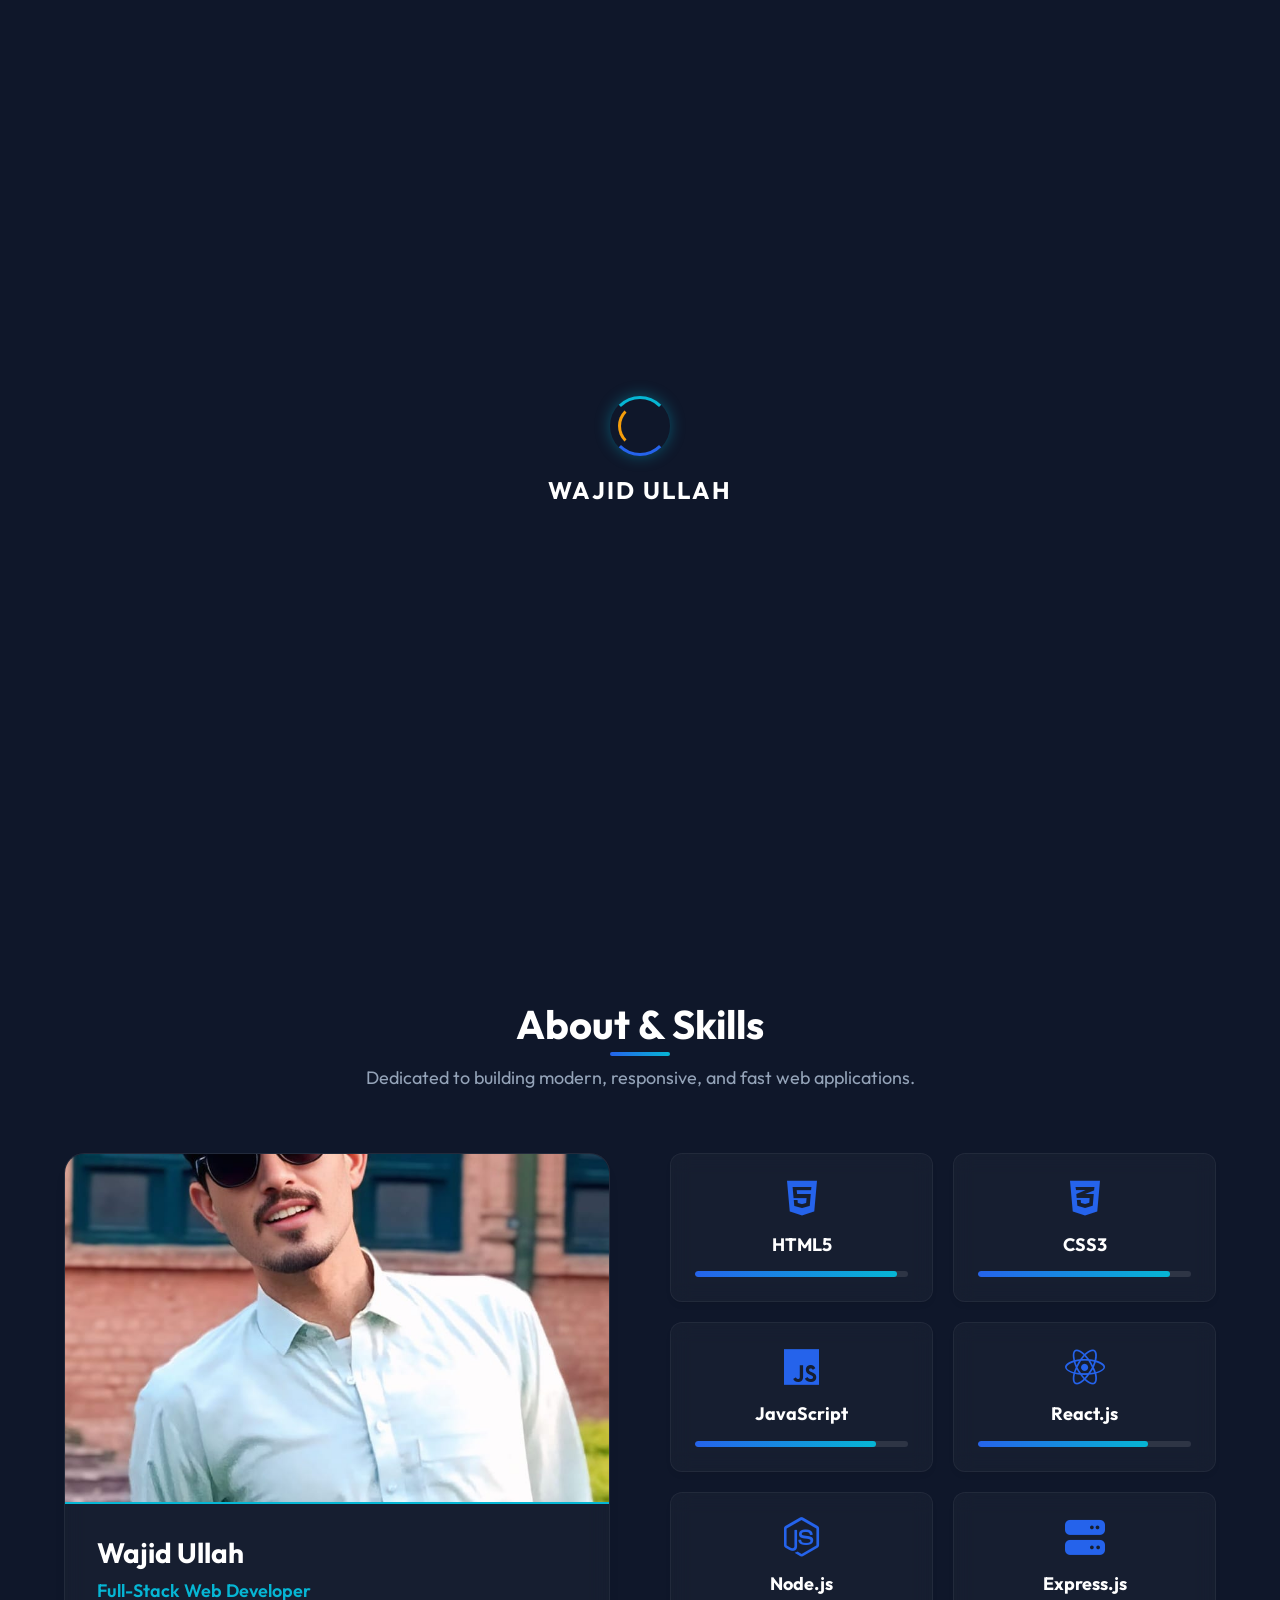
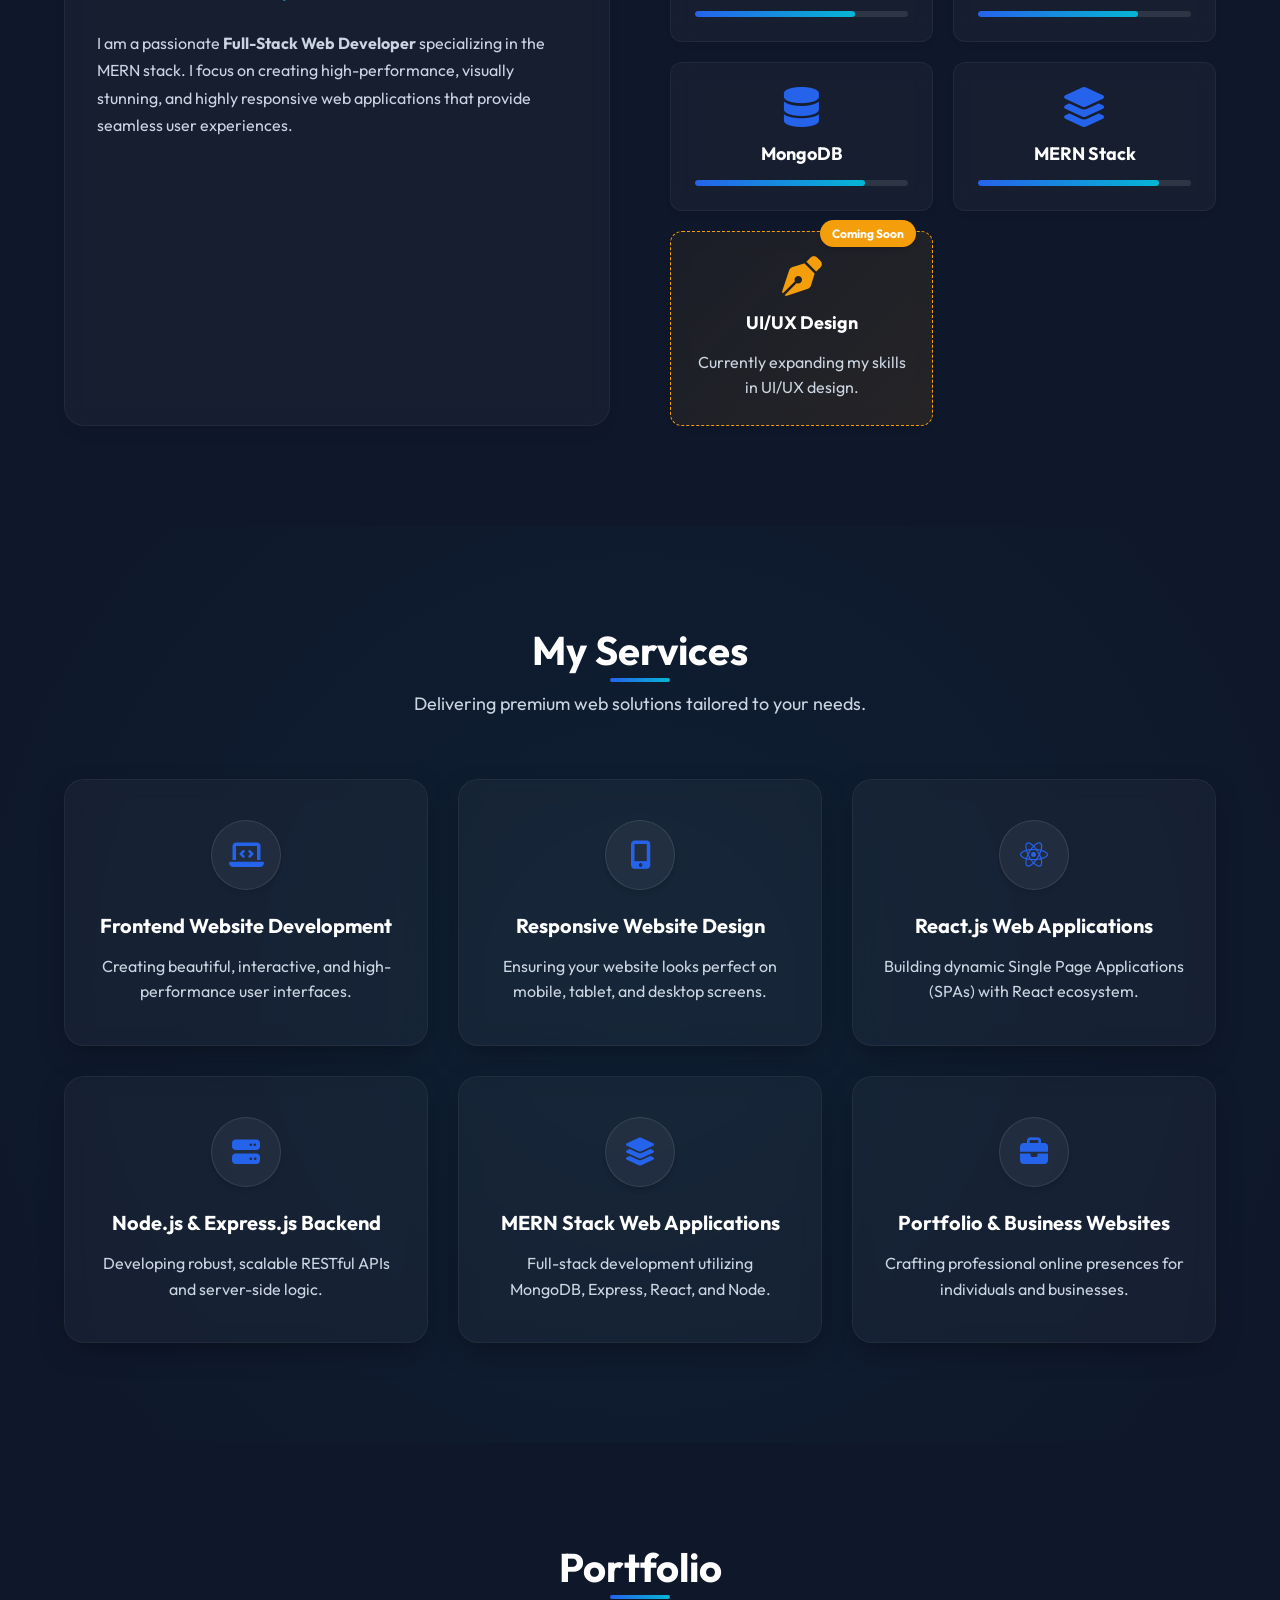
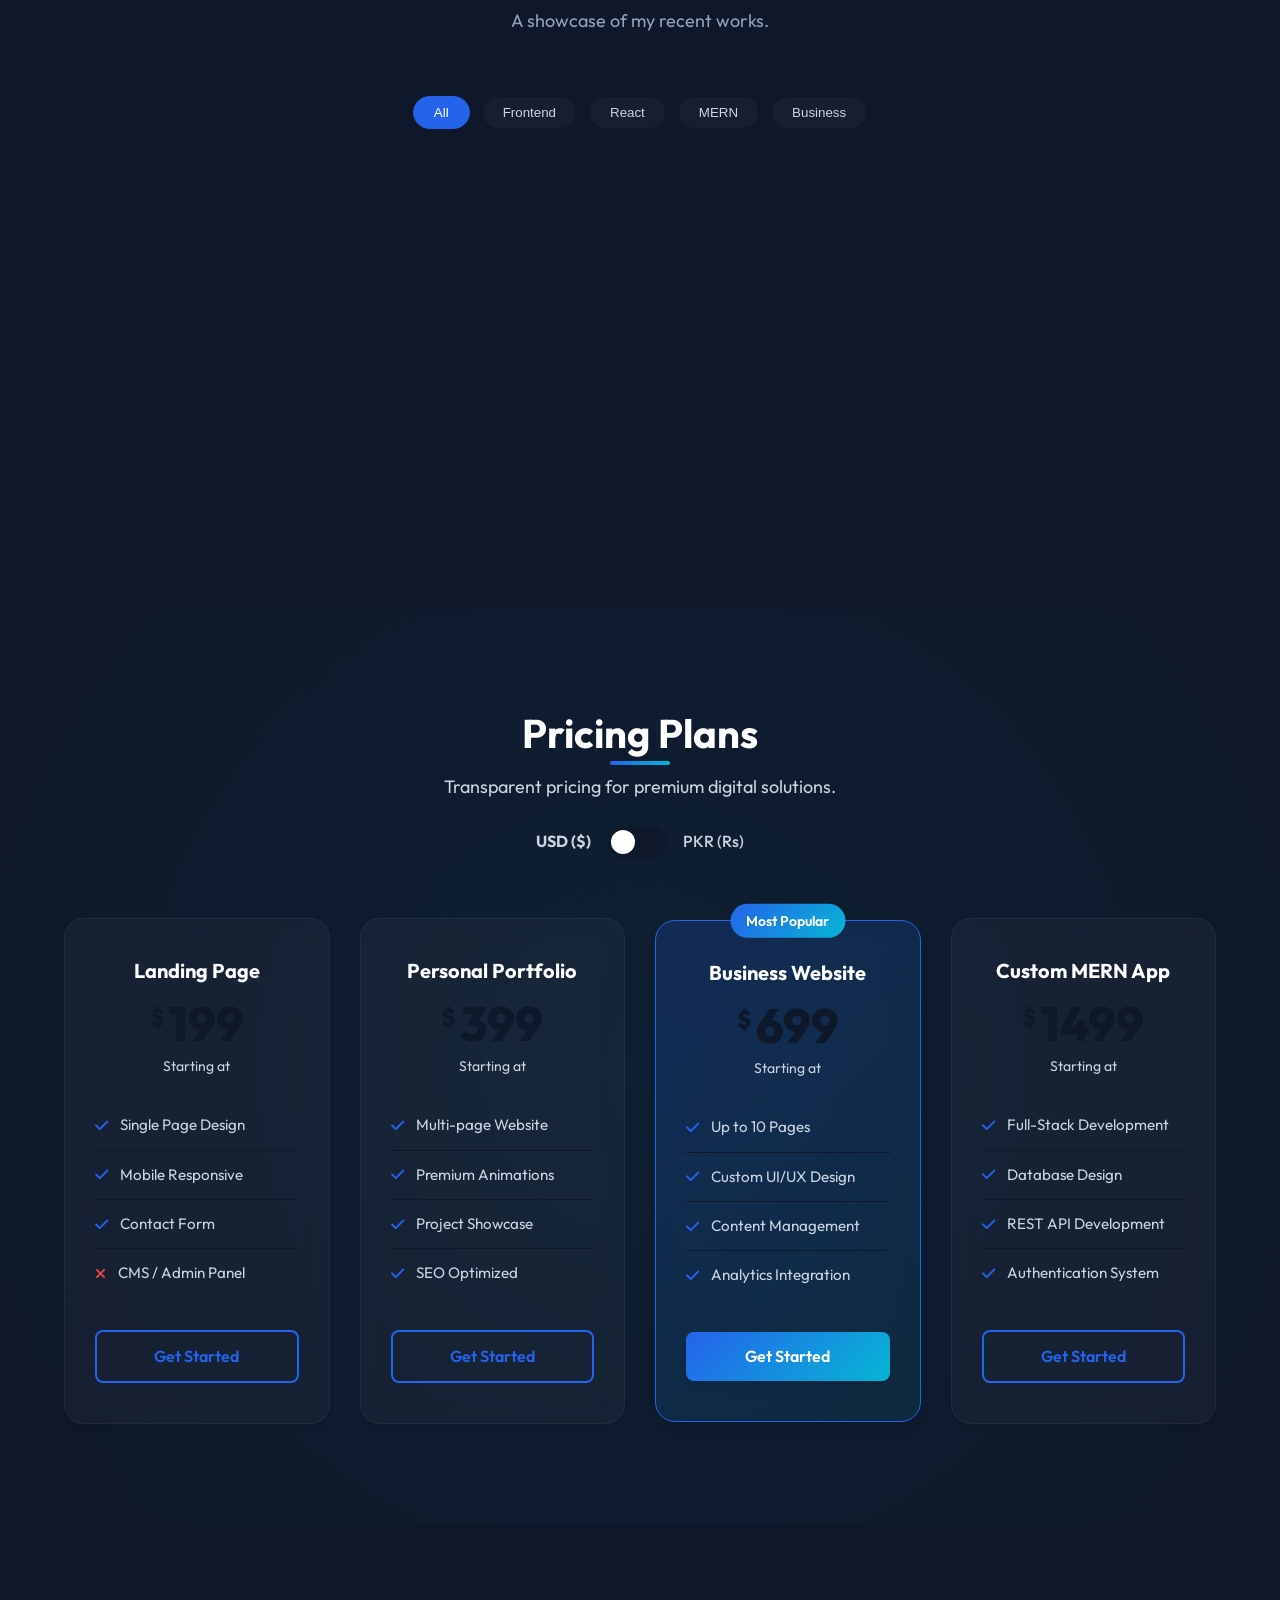
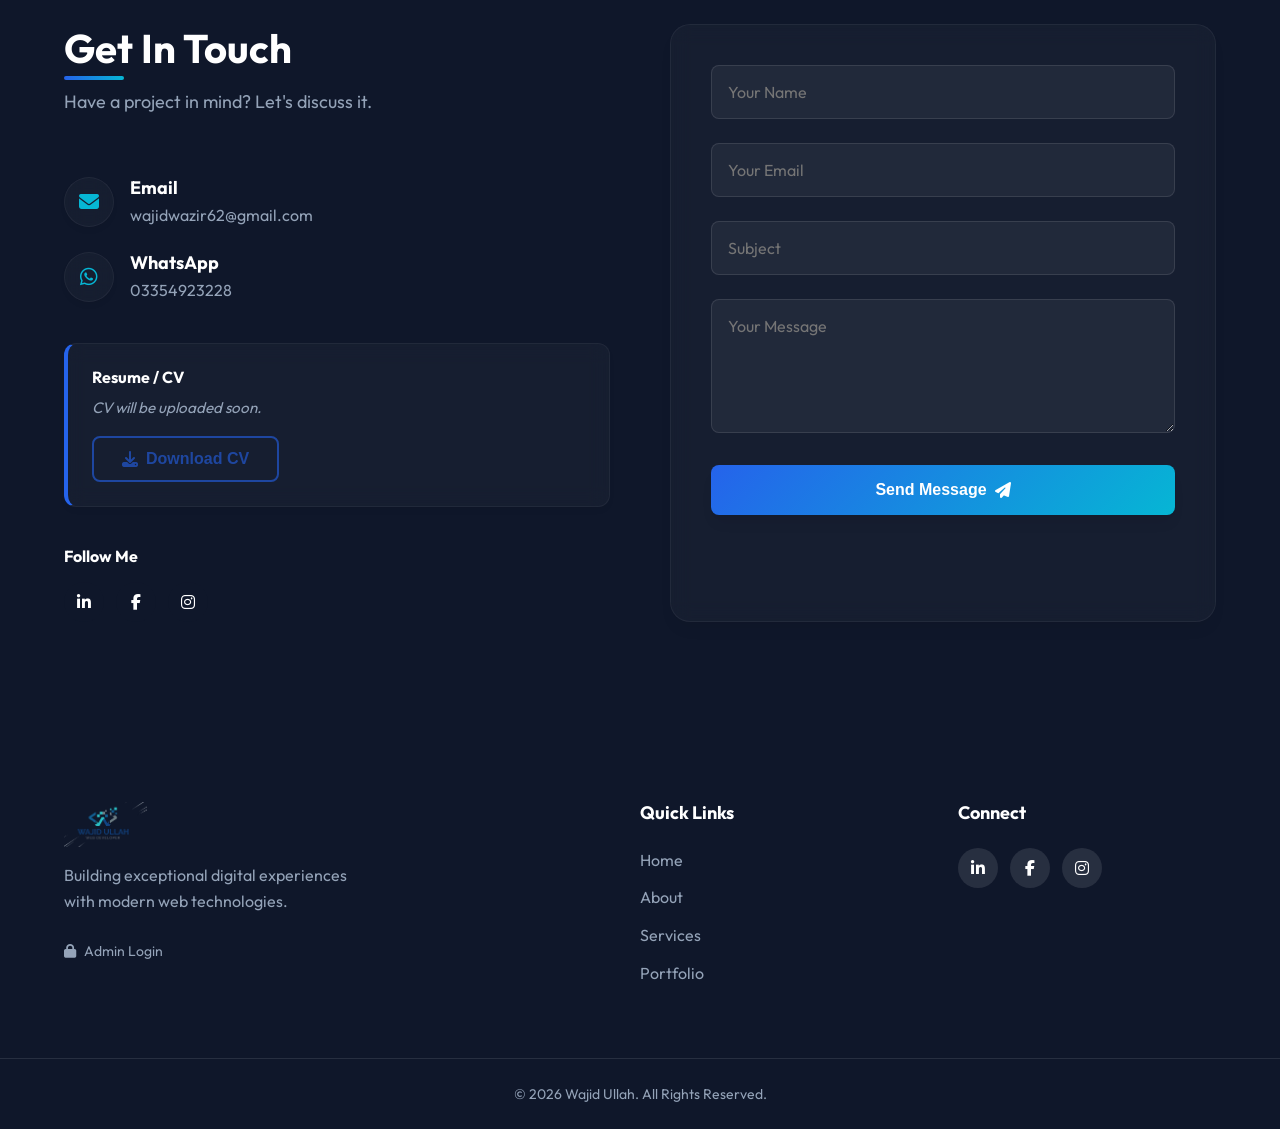
==== commit ae030c6c: "Implement Frontend Database for Portfolio using LocalStorage" ====
--- a/index.html
+++ b/index.html
@@ -236,85 +236,7 @@
                 </div>
                 
                 <div class="portfolio-grid">
-                    <!-- Project 1 -->
-                    <div class="portfolio-item mern business reveal-up" style="--delay: 0.1s">
-                        <div class="portfolio-img">
-                            <div class="img-placeholder">Project Image Placeholder 1</div>
-                            <div class="portfolio-overlay">
-                                <div class="portfolio-links">
-                                    <a href="#" class="btn-icon"><i class="fas fa-external-link-alt"></i> Live Demo</a>
-                                    <a href="#" class="btn-icon"><i class="fab fa-github"></i> GitHub</a>
-                                </div>
-                            </div>
-                        </div>
-                        <div class="portfolio-info">
-                            <h3>E-Commerce Dashboard</h3>
-                            <p>Full-stack MERN application for managing online store inventory and sales.</p>
-                            <div class="tech-tags">
-                                <span>React</span><span>Node.js</span><span>MongoDB</span>
-                            </div>
-                        </div>
-                    </div>
-                    
-                    <!-- Project 2 -->
-                    <div class="portfolio-item react frontend reveal-up" style="--delay: 0.2s">
-                        <div class="portfolio-img">
-                            <div class="img-placeholder">Project Image Placeholder 2</div>
-                            <div class="portfolio-overlay">
-                                <div class="portfolio-links">
-                                    <a href="#" class="btn-icon"><i class="fas fa-external-link-alt"></i> Live Demo</a>
-                                    <a href="#" class="btn-icon"><i class="fab fa-github"></i> GitHub</a>
-                                </div>
-                            </div>
-                        </div>
-                        <div class="portfolio-info">
-                            <h3>Real Estate Portal</h3>
-                            <p>Interactive property listing platform with advanced filtering.</p>
-                            <div class="tech-tags">
-                                <span>React</span><span>Tailwind</span><span>Firebase</span>
-                            </div>
-                        </div>
-                    </div>
-                    
-                    <!-- Project 3 -->
-                    <div class="portfolio-item business frontend reveal-up" style="--delay: 0.3s">
-                        <div class="portfolio-img">
-                            <div class="img-placeholder">Project Image Placeholder 3</div>
-                            <div class="portfolio-overlay">
-                                <div class="portfolio-links">
-                                    <a href="#" class="btn-icon"><i class="fas fa-external-link-alt"></i> Live Demo</a>
-                                    <a href="#" class="btn-icon"><i class="fab fa-github"></i> GitHub</a>
-                                </div>
-                            </div>
-                        </div>
-                        <div class="portfolio-info">
-                            <h3>Corporate Agency Site</h3>
-                            <p>Premium business website with smooth animations and contact integration.</p>
-                            <div class="tech-tags">
-                                <span>HTML</span><span>CSS</span><span>JS</span>
-                            </div>
-                        </div>
-                    </div>
-                    
-                    <!-- Project 4 -->
-                    <div class="portfolio-item mern react reveal-up" style="--delay: 0.4s">
-                        <div class="portfolio-img">
-                            <div class="img-placeholder">Project Image Placeholder 4</div>
-                            <div class="portfolio-overlay">
-                                <div class="portfolio-links">
-                                    <a href="#" class="btn-icon"><i class="fas fa-external-link-alt"></i> Live Demo</a>
-                                    <a href="#" class="btn-icon"><i class="fab fa-github"></i> GitHub</a>
-                                </div>
-                            </div>
-                        </div>
-                        <div class="portfolio-info">
-                            <h3>Task Management App</h3>
-                            <p>Collaborative project tracking tool with real-time updates.</p>
-                            <div class="tech-tags">
-                                <span>MERN</span><span>Socket.io</span><span>Redux</span>
-                            </div>
-                        </div>
-                    </div>
+                    <!-- Projects will be dynamically loaded here by main.js from localStorage -->
                 </div>
             </div>
         </section>
@@ -525,6 +447,7 @@
     </footer>
 
     <!-- Scripts -->
+    <script src="js/db.js"></script>
     <script src="js/main.js"></script>
 </body>
 </html>
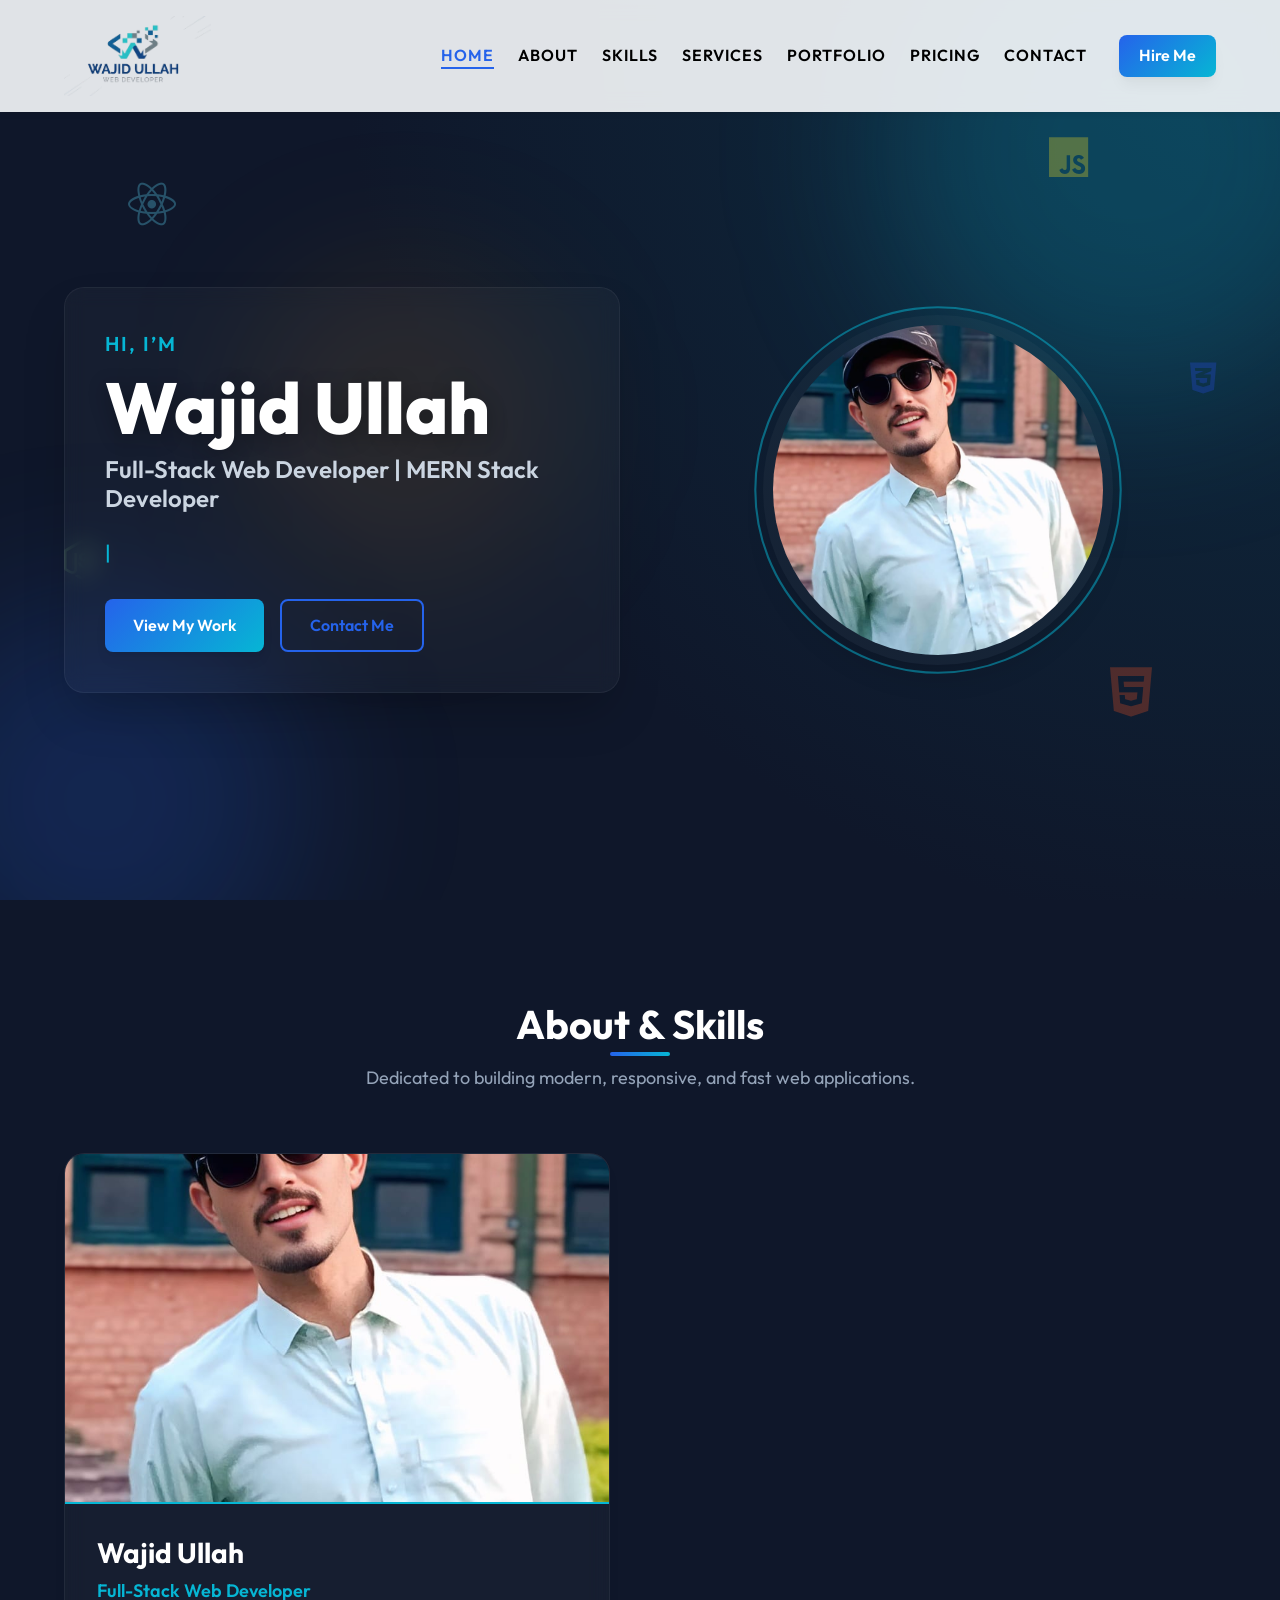
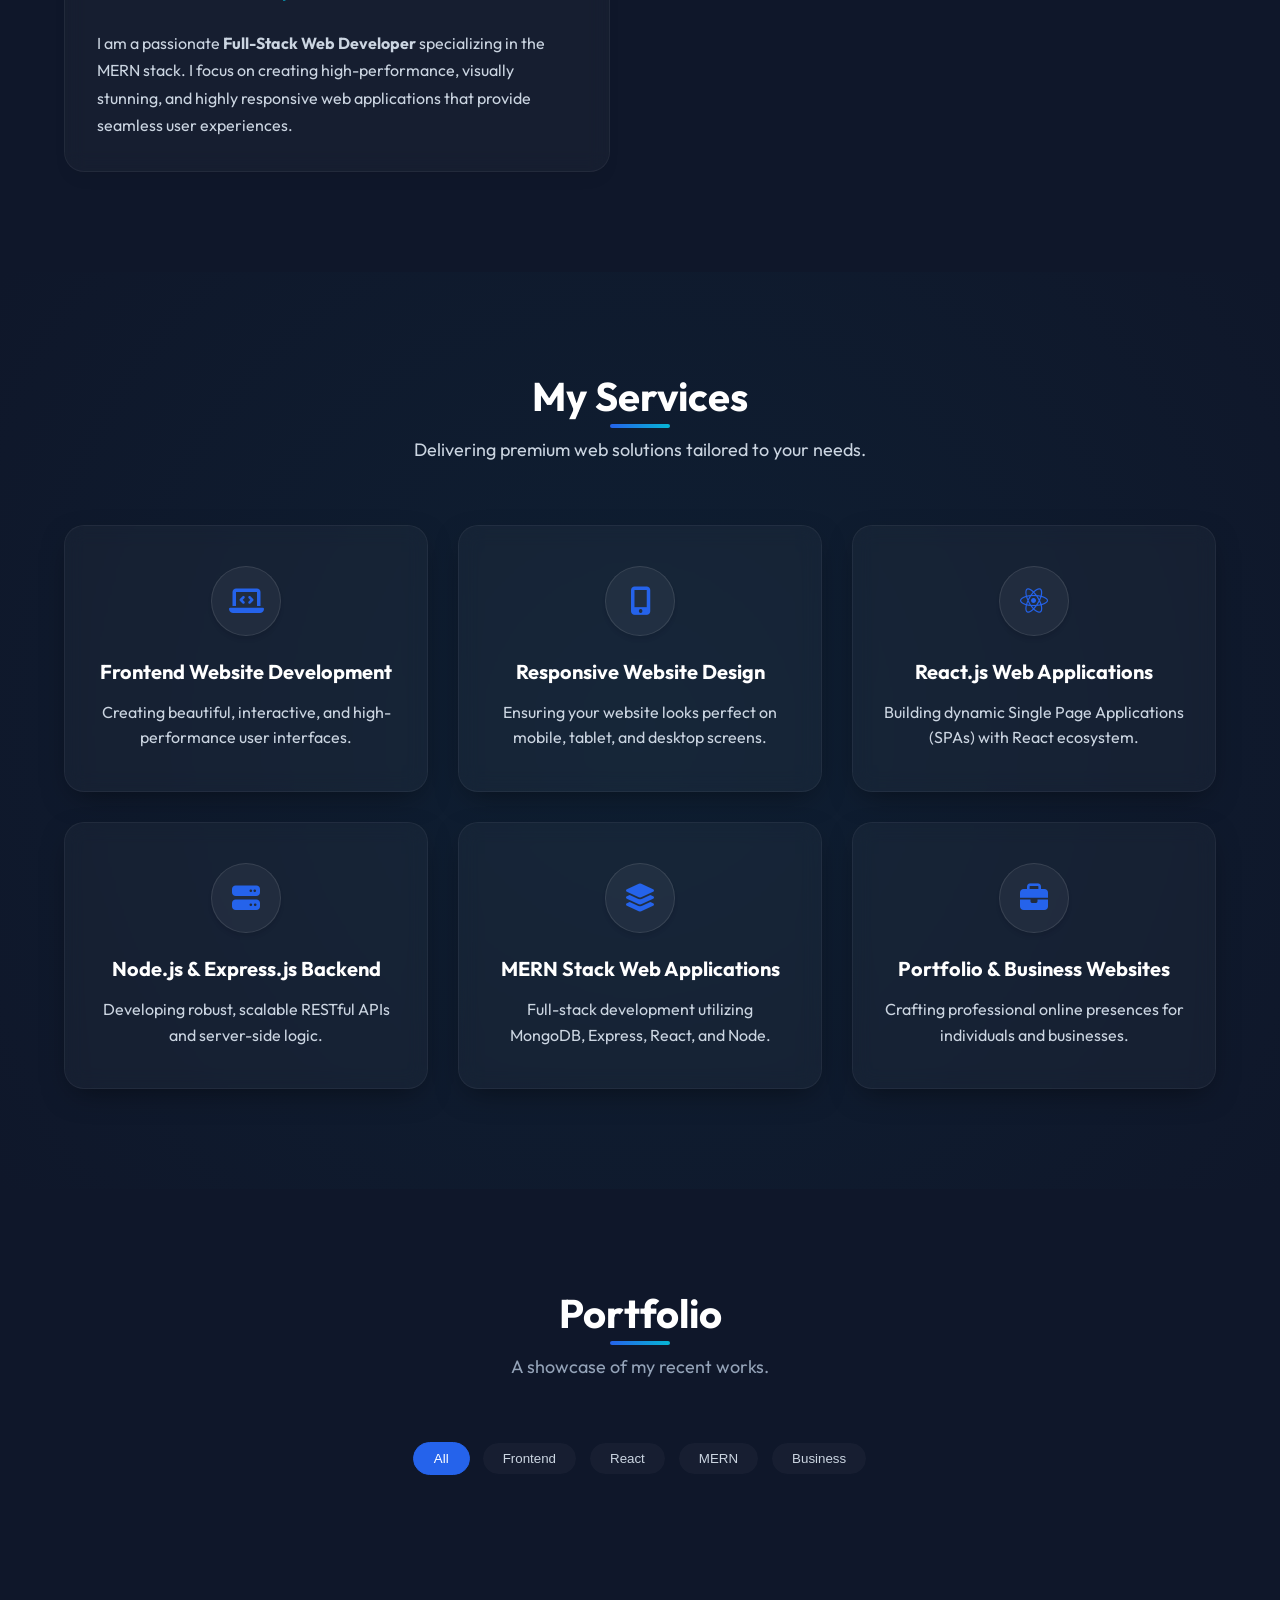
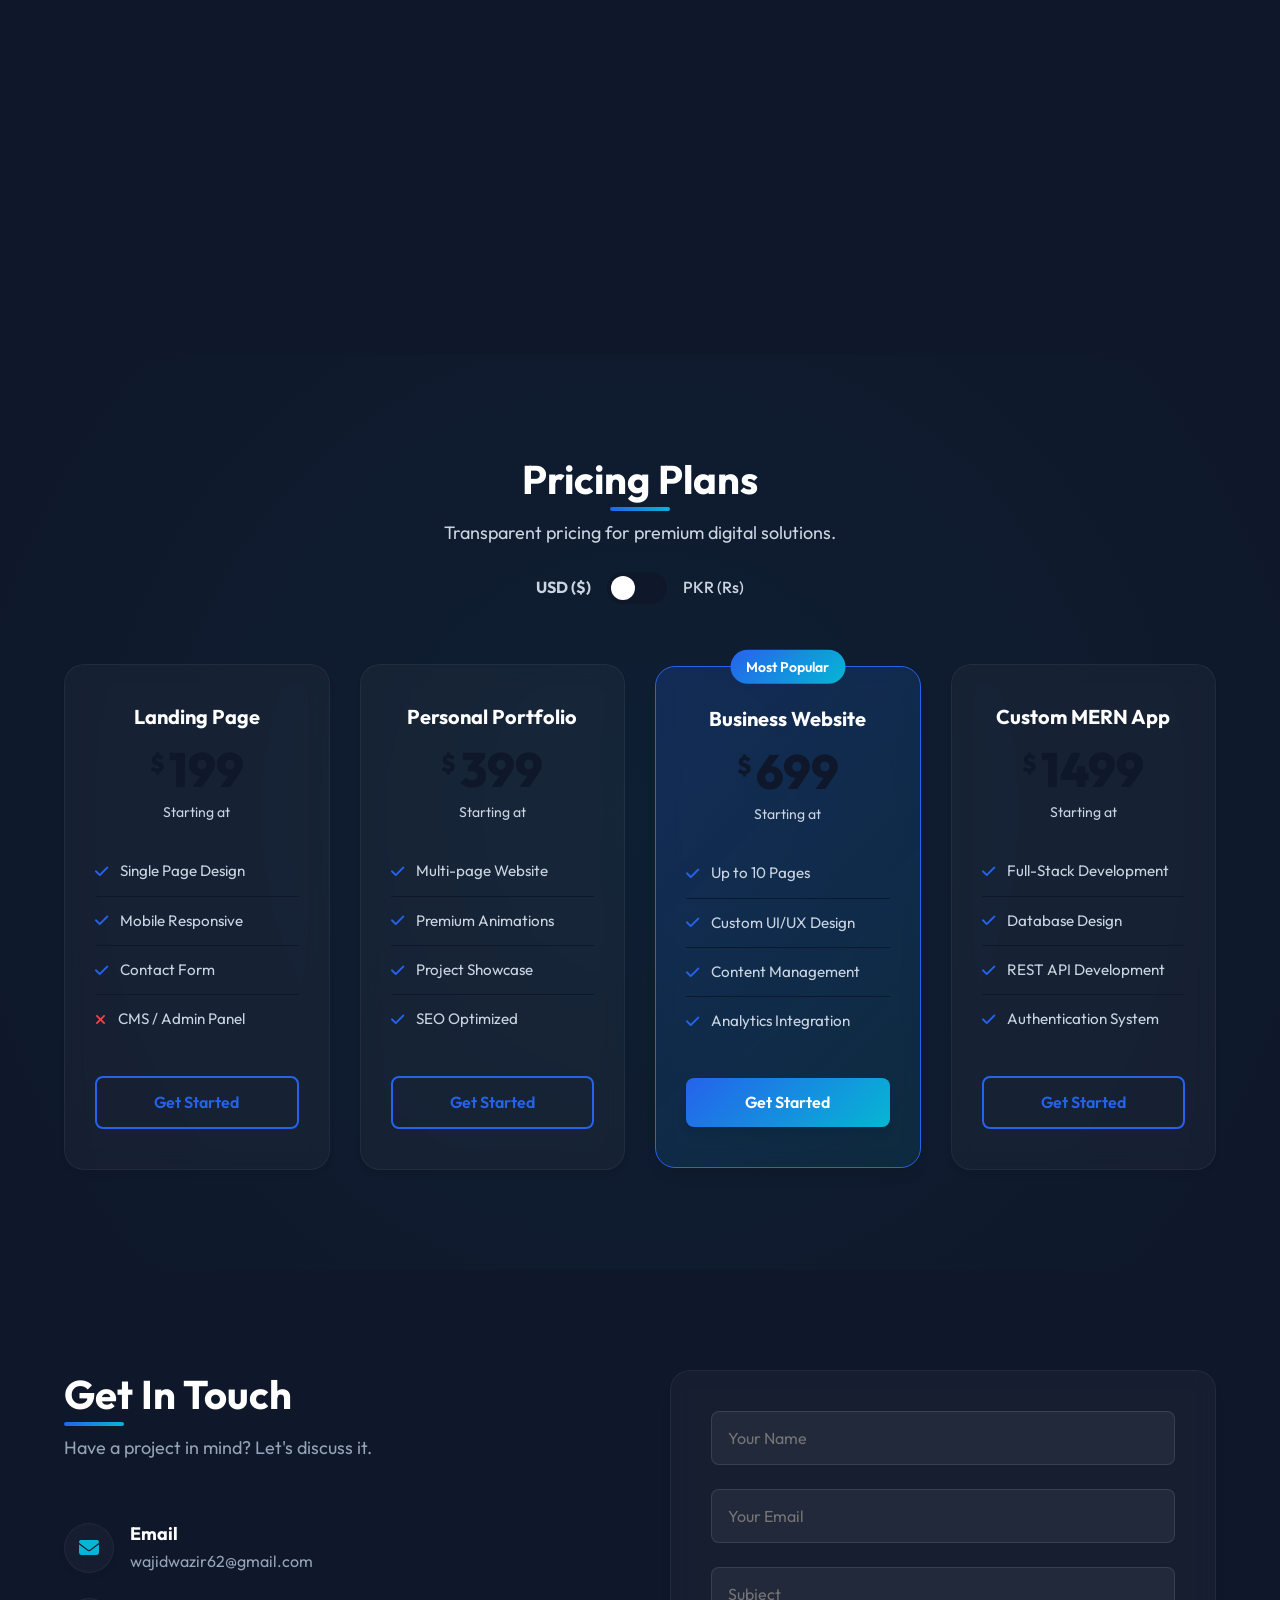
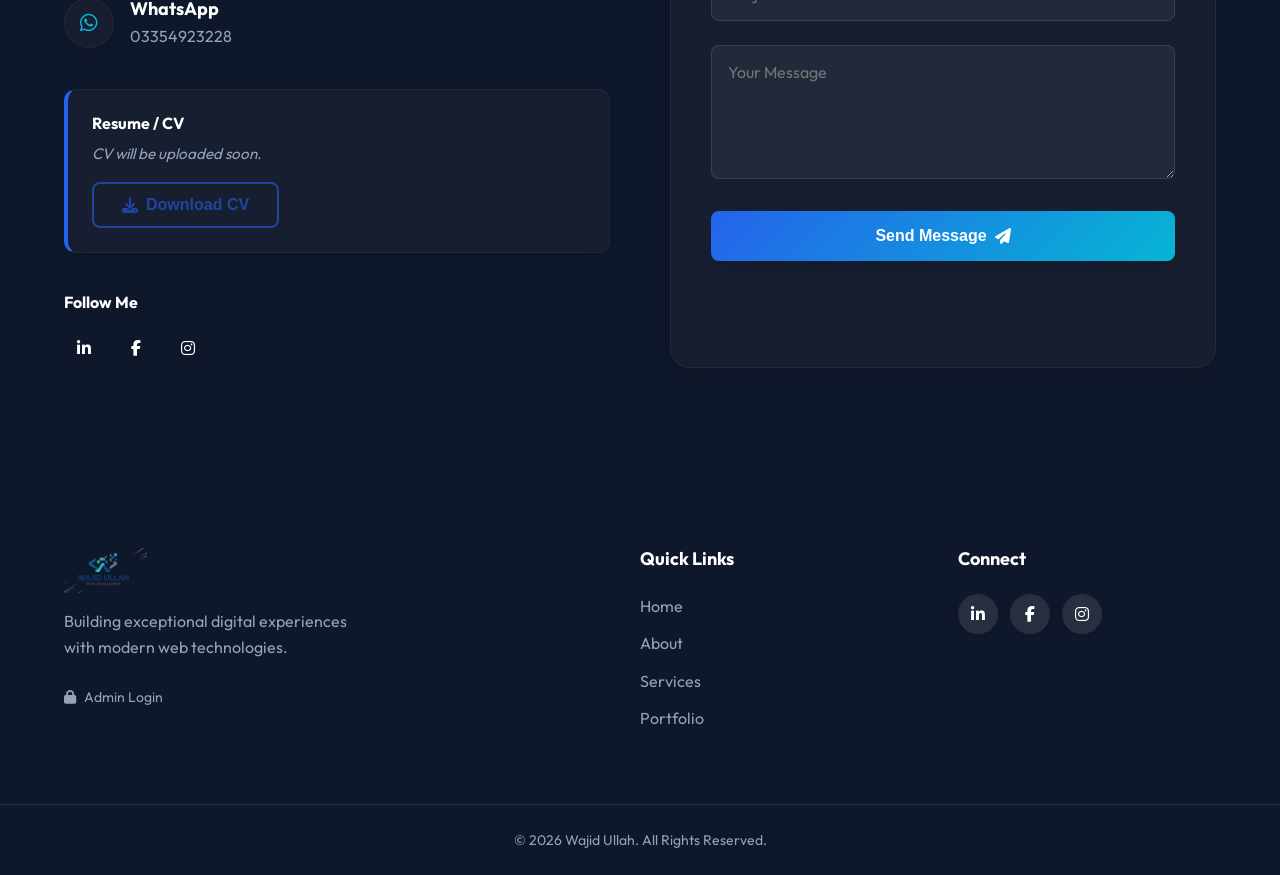
==== commit 06681a89: "Add full CRUD functionality for Manage Skills section" ====
--- a/index.html
+++ b/index.html
@@ -122,55 +122,7 @@
                     </div>
                     
                     <div class="skills-grid" id="skills">
-                        <!-- Technical Skills -->
-                        <div class="skill-card reveal-up" style="--delay: 0.1s">
-                            <i class="fab fa-html5 skill-icon"></i>
-                            <h3>HTML5</h3>
-                            <div class="progress-bar"><div class="progress" style="width: 95%"></div></div>
-                        </div>
-                        <div class="skill-card reveal-up" style="--delay: 0.2s">
-                            <i class="fab fa-css3-alt skill-icon"></i>
-                            <h3>CSS3</h3>
-                            <div class="progress-bar"><div class="progress" style="width: 90%"></div></div>
-                        </div>
-                        <div class="skill-card reveal-up" style="--delay: 0.3s">
-                            <i class="fab fa-js skill-icon"></i>
-                            <h3>JavaScript</h3>
-                            <div class="progress-bar"><div class="progress" style="width: 85%"></div></div>
-                        </div>
-                        <div class="skill-card reveal-up" style="--delay: 0.4s">
-                            <i class="fab fa-react skill-icon"></i>
-                            <h3>React.js</h3>
-                            <div class="progress-bar"><div class="progress" style="width: 80%"></div></div>
-                        </div>
-                        <div class="skill-card reveal-up" style="--delay: 0.5s">
-                            <i class="fab fa-node-js skill-icon"></i>
-                            <h3>Node.js</h3>
-                            <div class="progress-bar"><div class="progress" style="width: 75%"></div></div>
-                        </div>
-                        <div class="skill-card reveal-up" style="--delay: 0.6s">
-                            <i class="fas fa-server skill-icon"></i>
-                            <h3>Express.js</h3>
-                            <div class="progress-bar"><div class="progress" style="width: 75%"></div></div>
-                        </div>
-                        <div class="skill-card reveal-up" style="--delay: 0.7s">
-                            <i class="fas fa-database skill-icon"></i>
-                            <h3>MongoDB</h3>
-                            <div class="progress-bar"><div class="progress" style="width: 80%"></div></div>
-                        </div>
-                        <div class="skill-card reveal-up" style="--delay: 0.8s">
-                            <i class="fas fa-layer-group skill-icon"></i>
-                            <h3>MERN Stack</h3>
-                            <div class="progress-bar"><div class="progress" style="width: 85%"></div></div>
-                        </div>
-                        
-                        <!-- UI/UX Coming Soon Card -->
-                        <div class="skill-card ui-ux-card reveal-up" style="--delay: 0.9s">
-                            <div class="coming-soon-badge">Coming Soon</div>
-                            <i class="fas fa-pen-nib skill-icon highlight-icon"></i>
-                            <h3>UI/UX Design</h3>
-                            <p class="small-text">Currently expanding my skills in UI/UX design.</p>
-                        </div>
+                        <!-- Skills will be dynamically loaded here by main.js from localStorage -->
                     </div>
                 </div>
             </div>
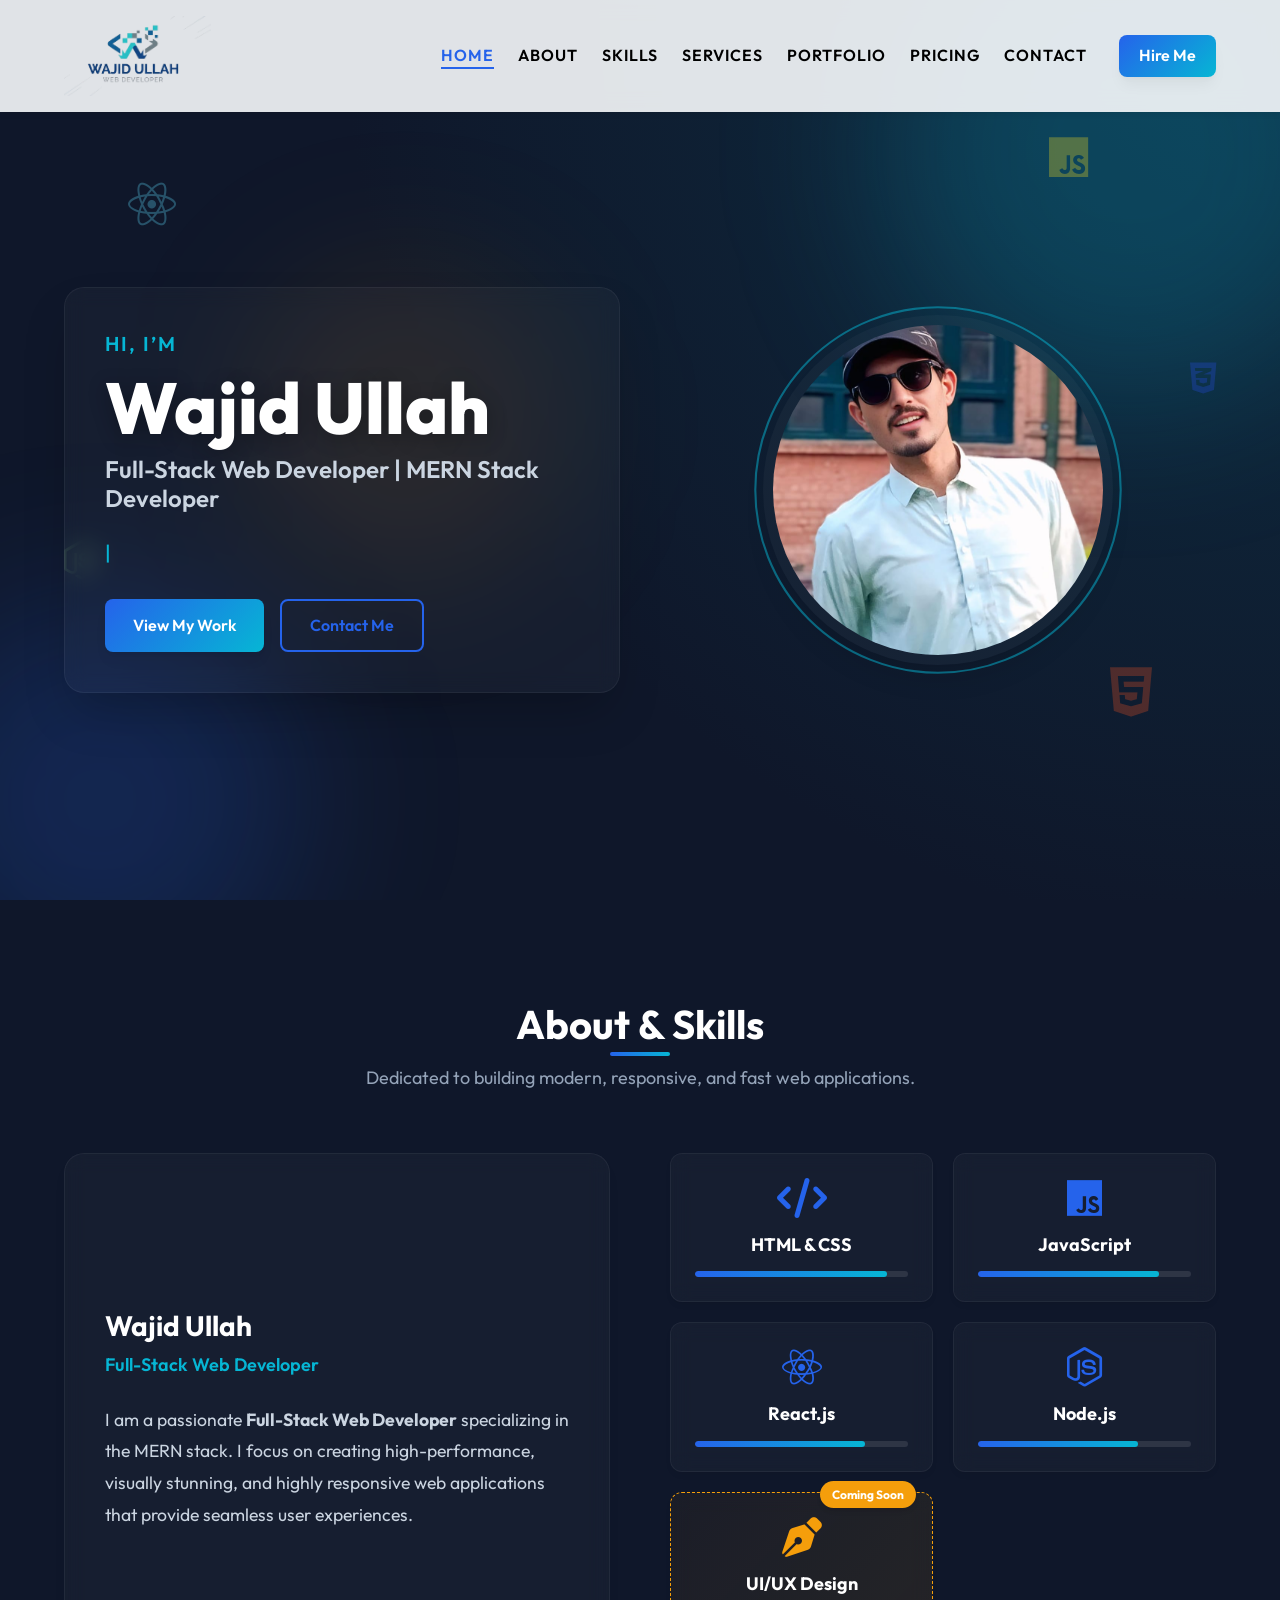
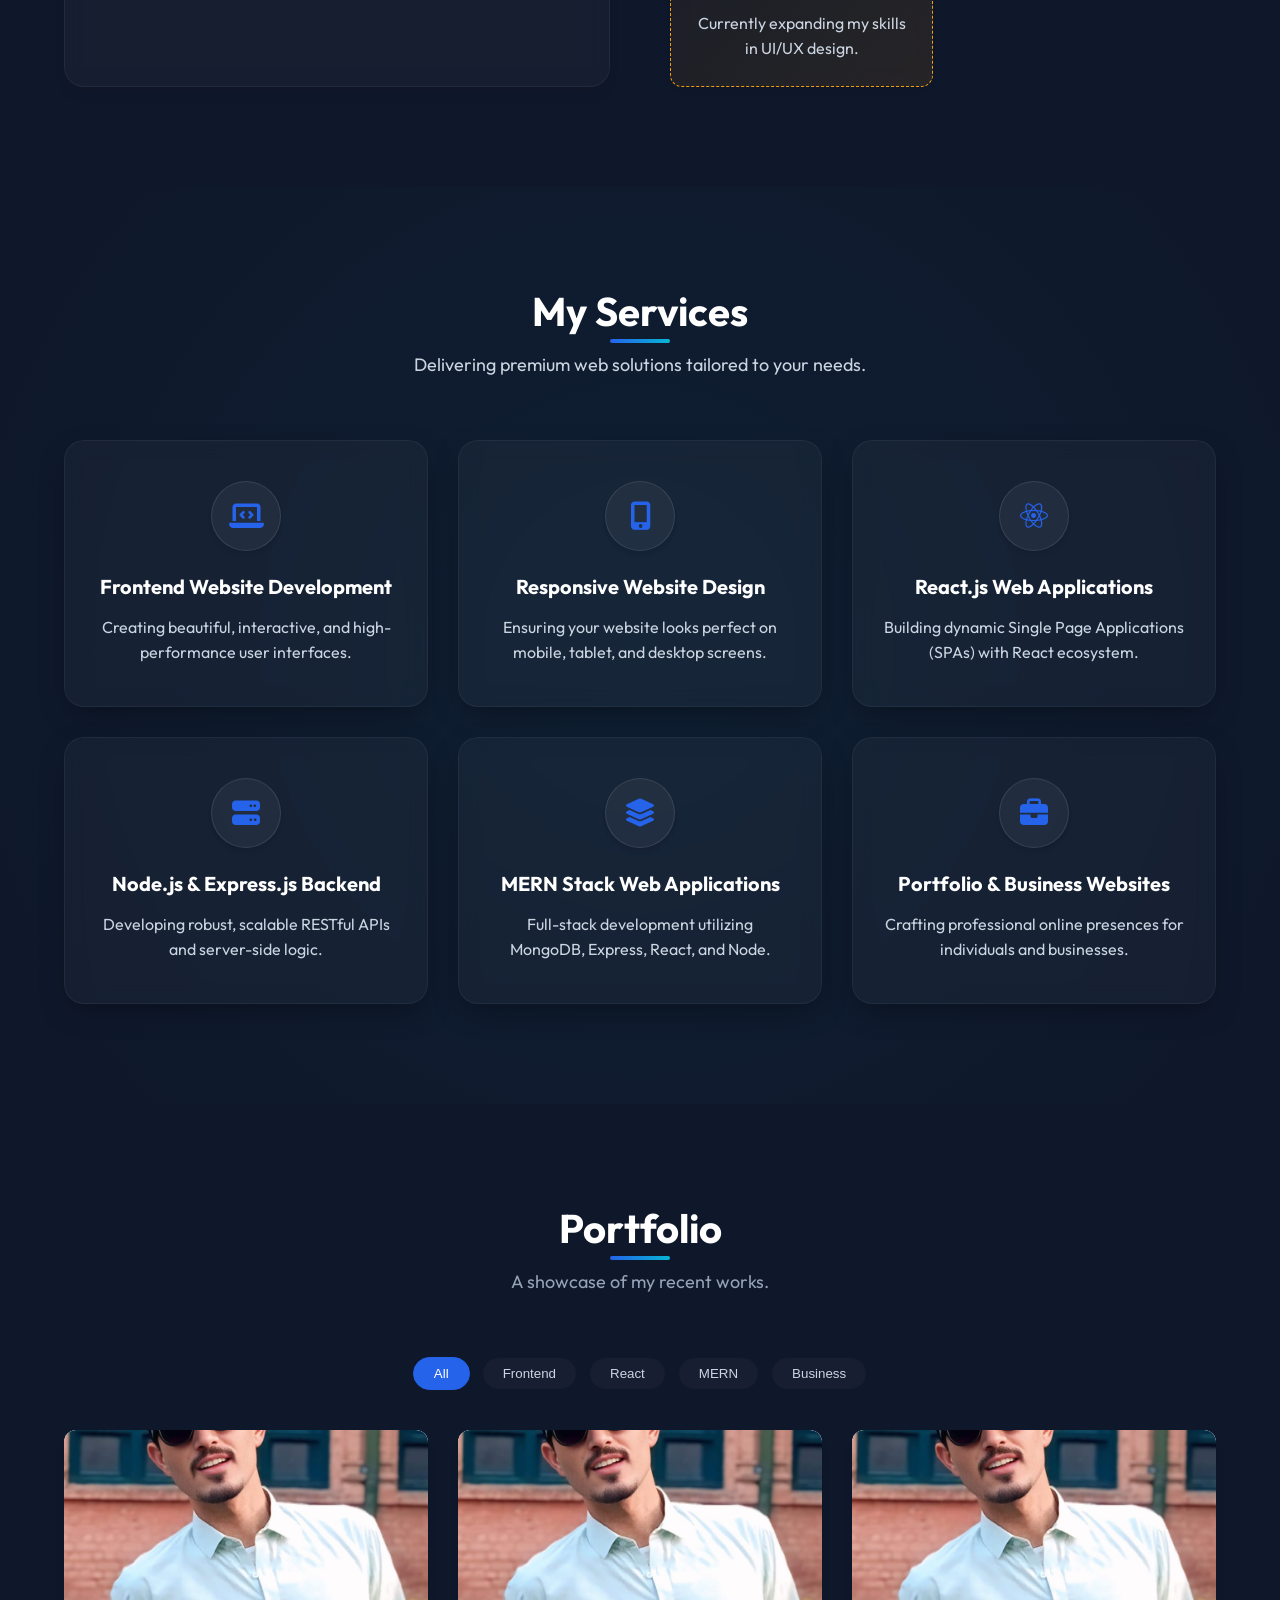
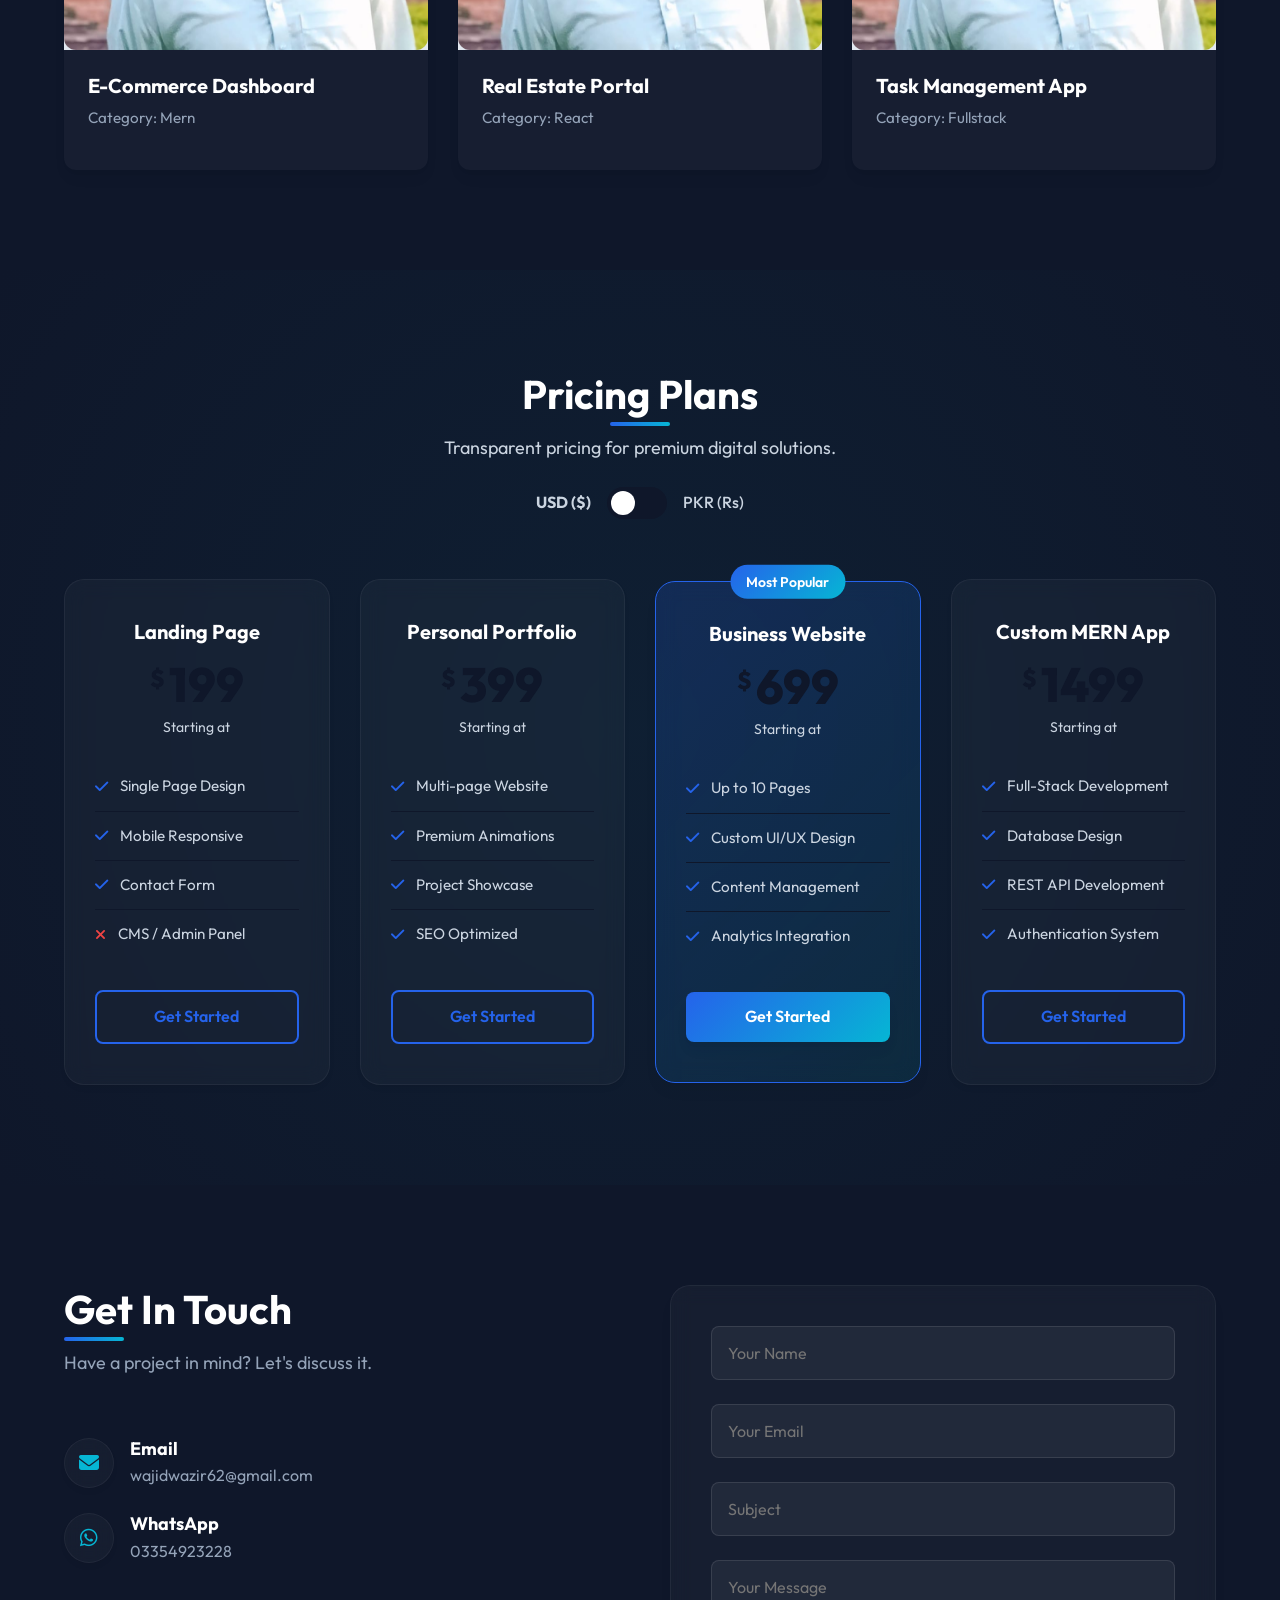
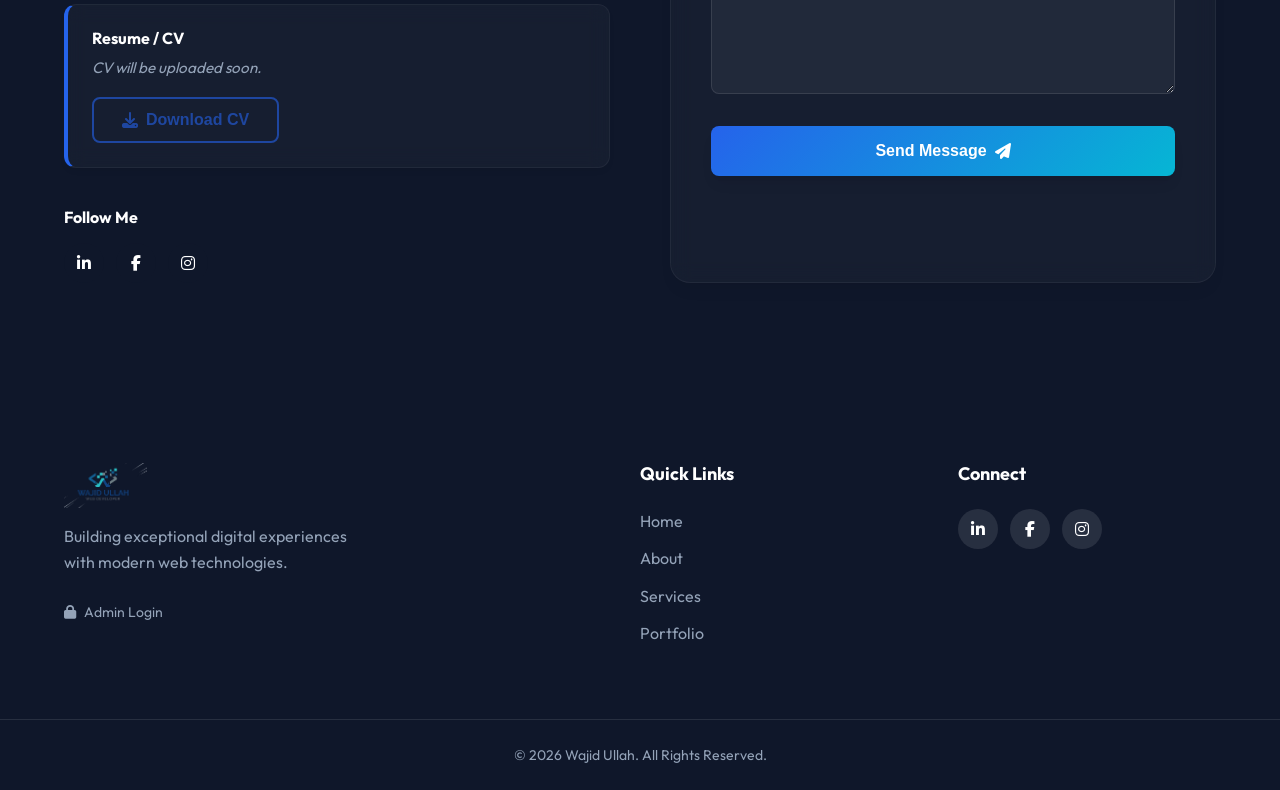
==== commit 32be5833: "Fix skills visibility, portfolio filter timeouts, and update about section UI" ====
--- a/index.html
+++ b/index.html
@@ -112,7 +112,6 @@
                 <div class="about-content">
                     <div class="about-image-side reveal-up">
                         <div class="about-image-card">
-                            <img src="assets/new_profile.jpg" alt="Wajid Ullah" class="about-img">
                             <div class="about-card-content">
                                 <h3>Wajid Ullah</h3>
                                 <p class="designation">Full-Stack Web Developer</p>
--- a/styles/main.css
+++ b/styles/main.css
@@ -665,6 +665,7 @@
     height: 100%;
     display: flex;
     flex-direction: column;
+    justify-content: center;
 }
 
 .about-img {
@@ -675,9 +676,12 @@
 }
 
 .about-card-content {
-    padding: 32px;
+    padding: 40px;
     text-align: left;
     flex-grow: 1;
+    display: flex;
+    flex-direction: column;
+    justify-content: center;
 }
 
 .about-card-content h3 {
@@ -694,8 +698,8 @@
 
 .about-card-content .bio {
     color: var(--text-main);
-    font-size: 1rem;
-    line-height: 1.7;
+    font-size: 1.1rem;
+    line-height: 1.8;
 }
 
 .skills-grid {
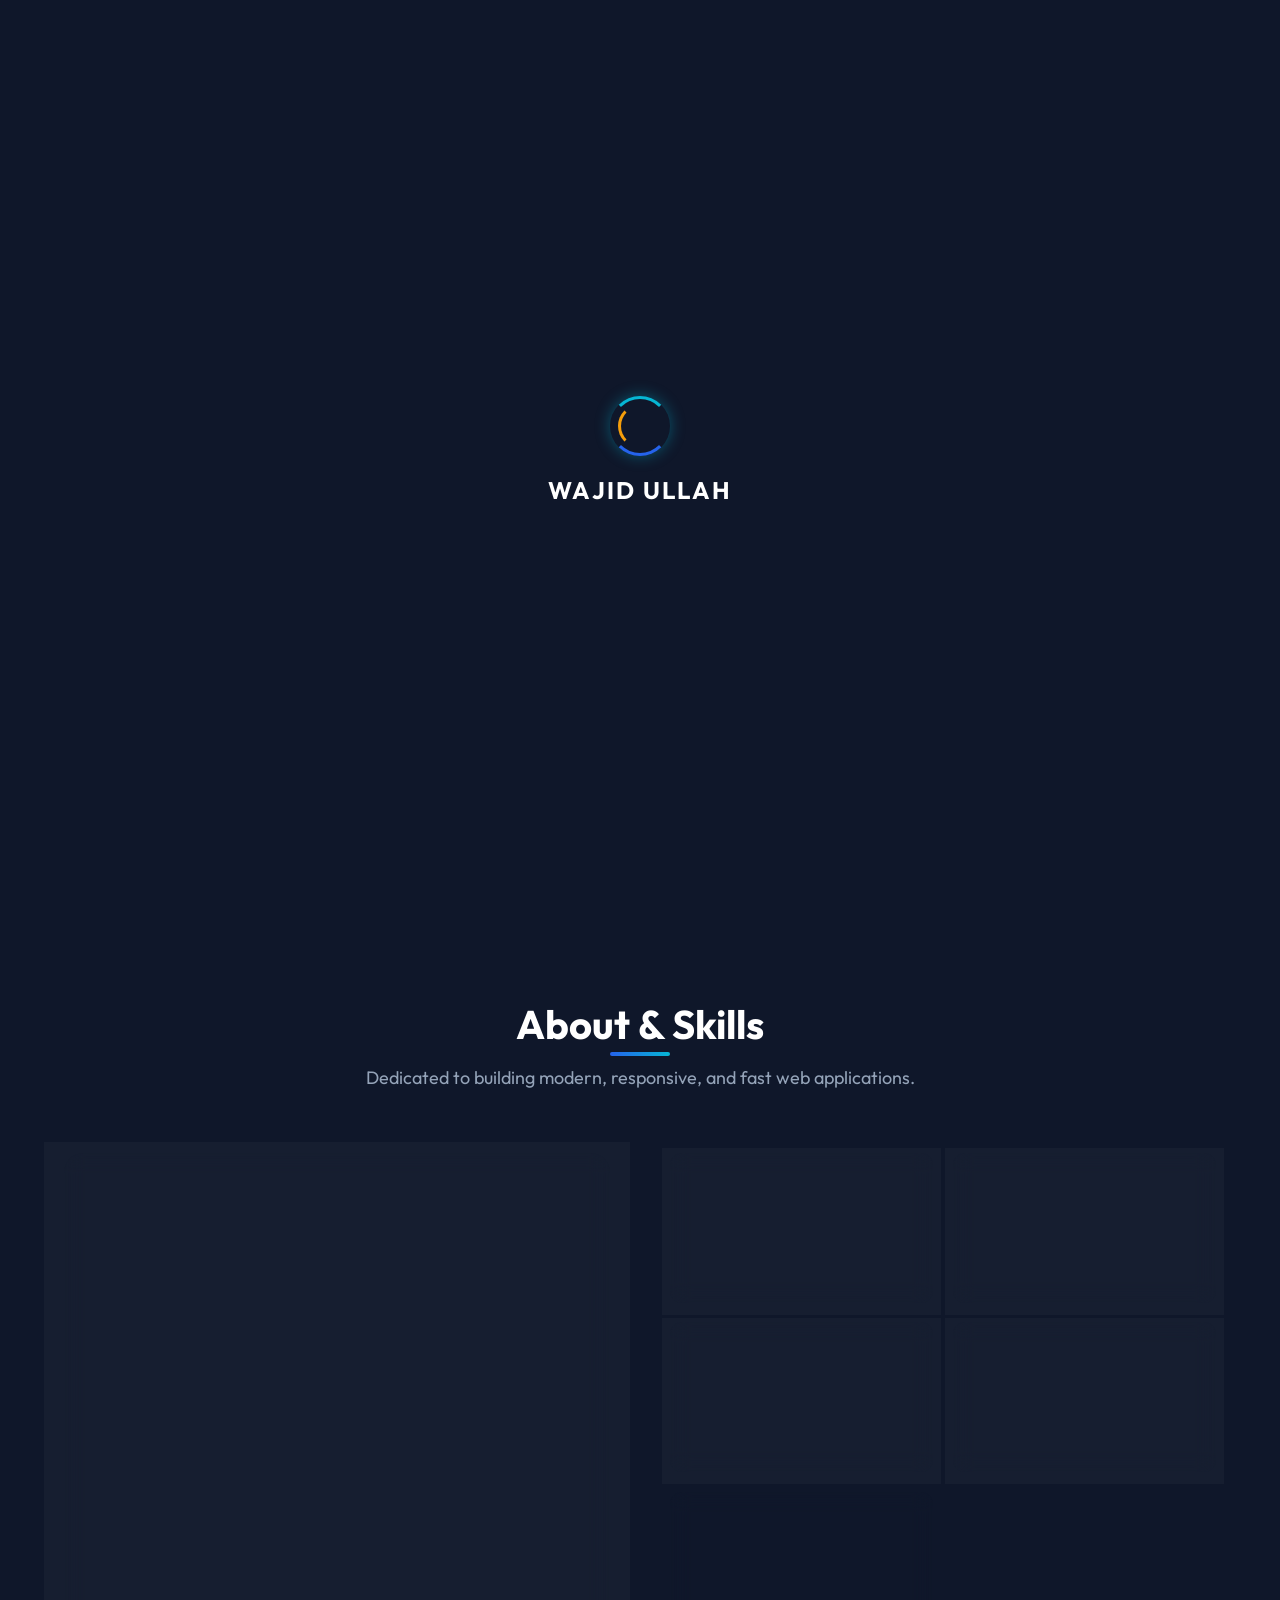
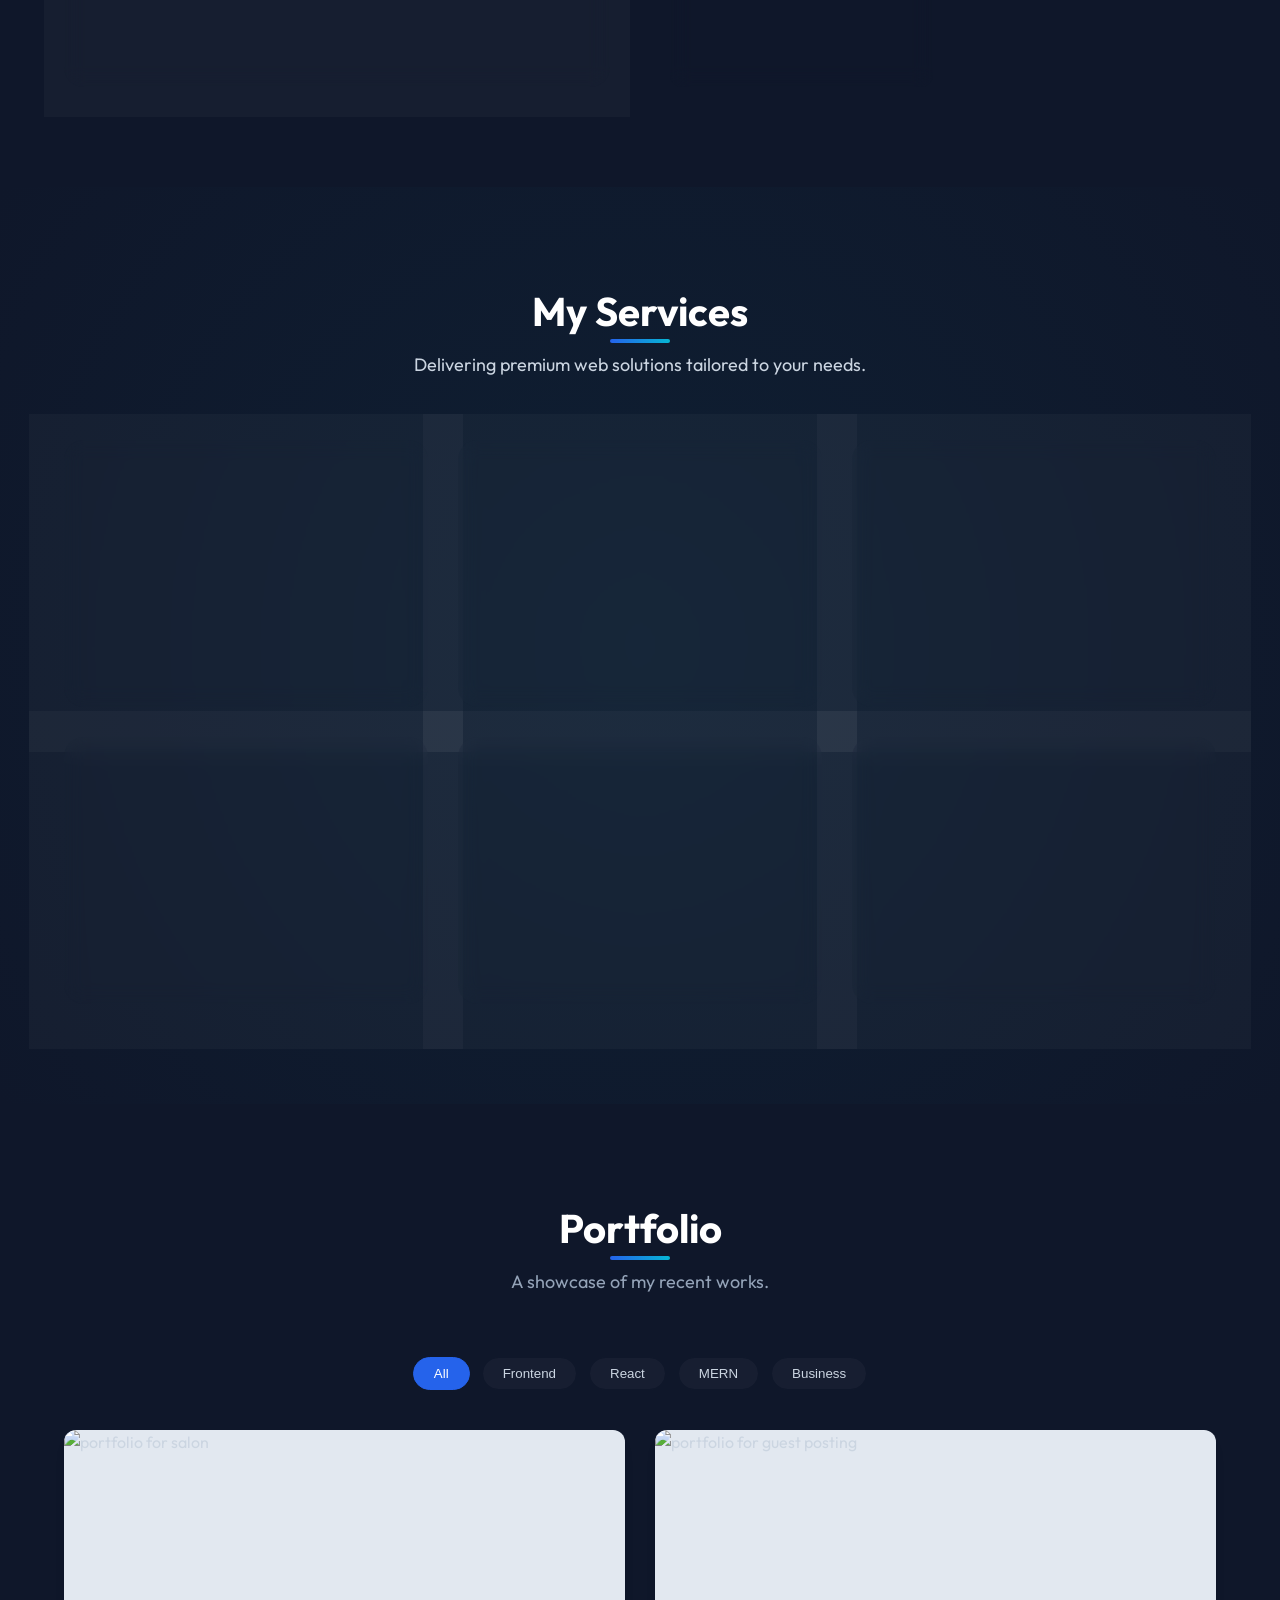
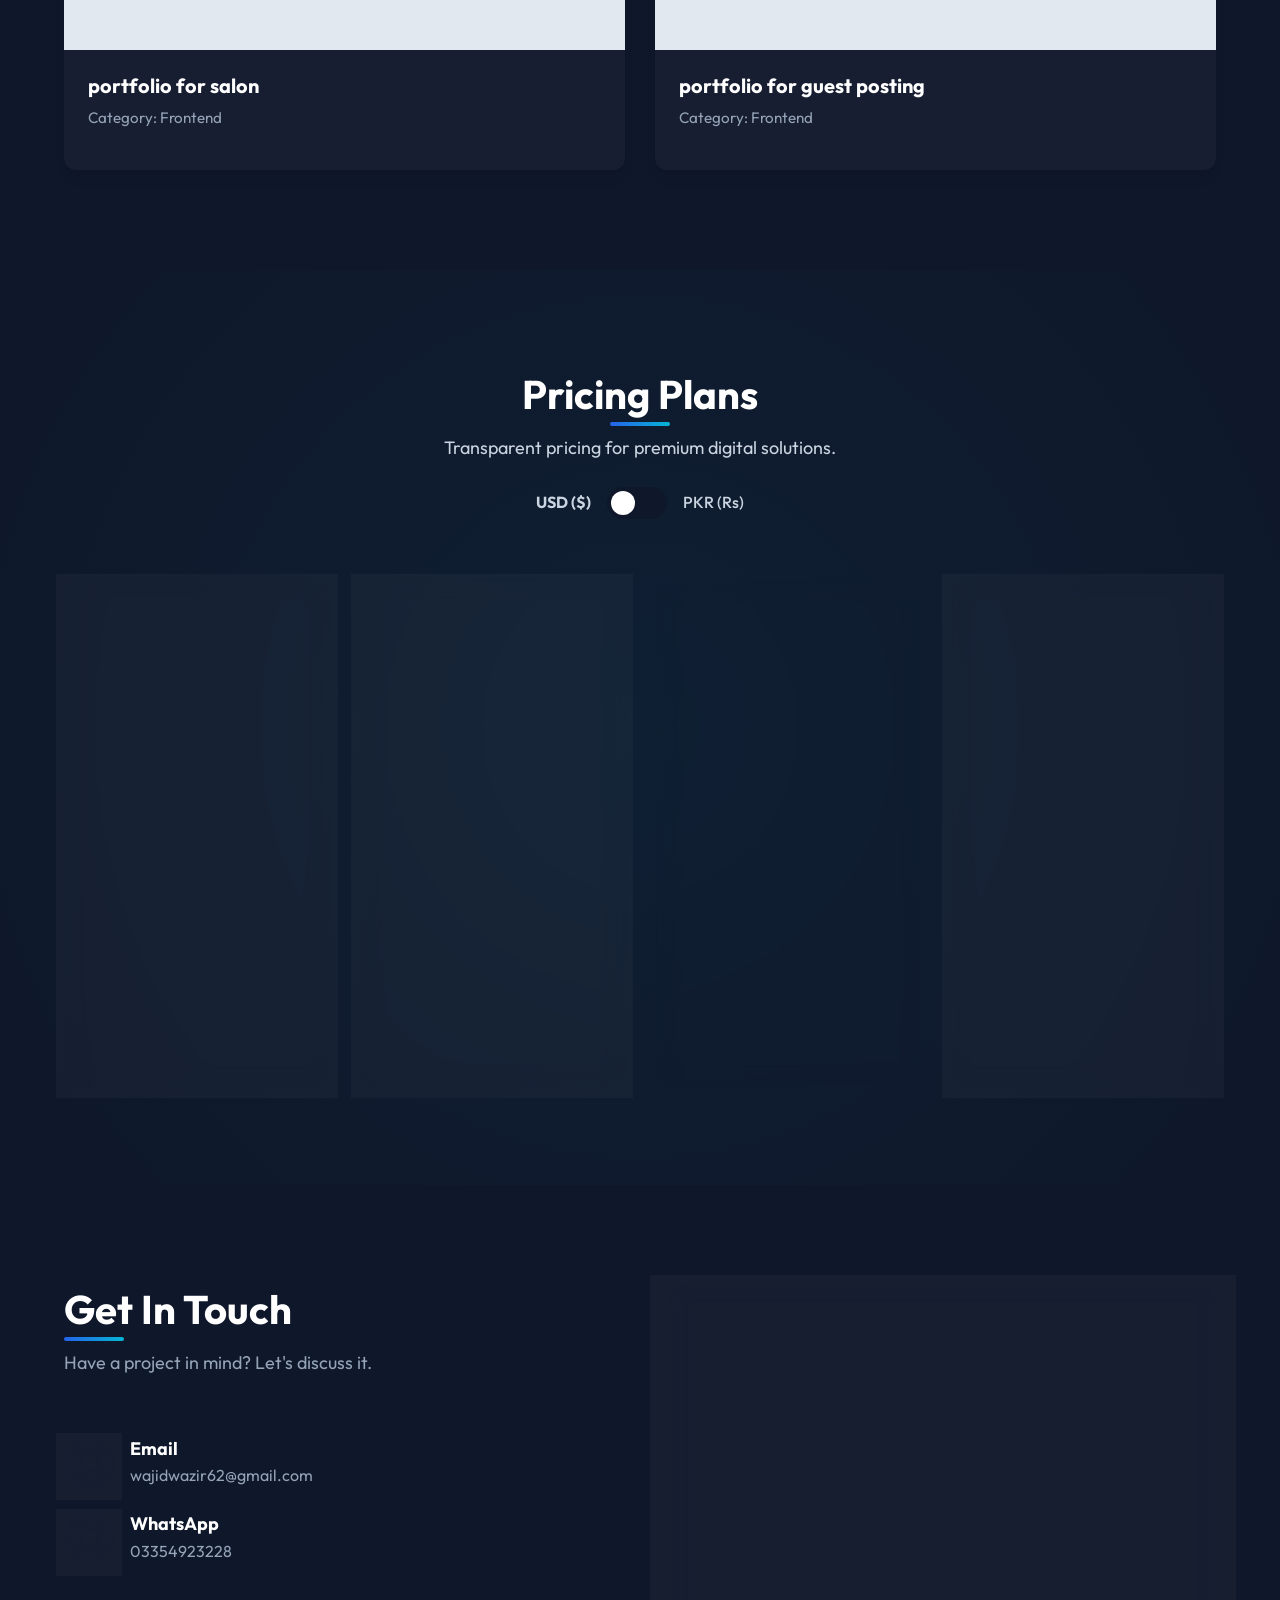
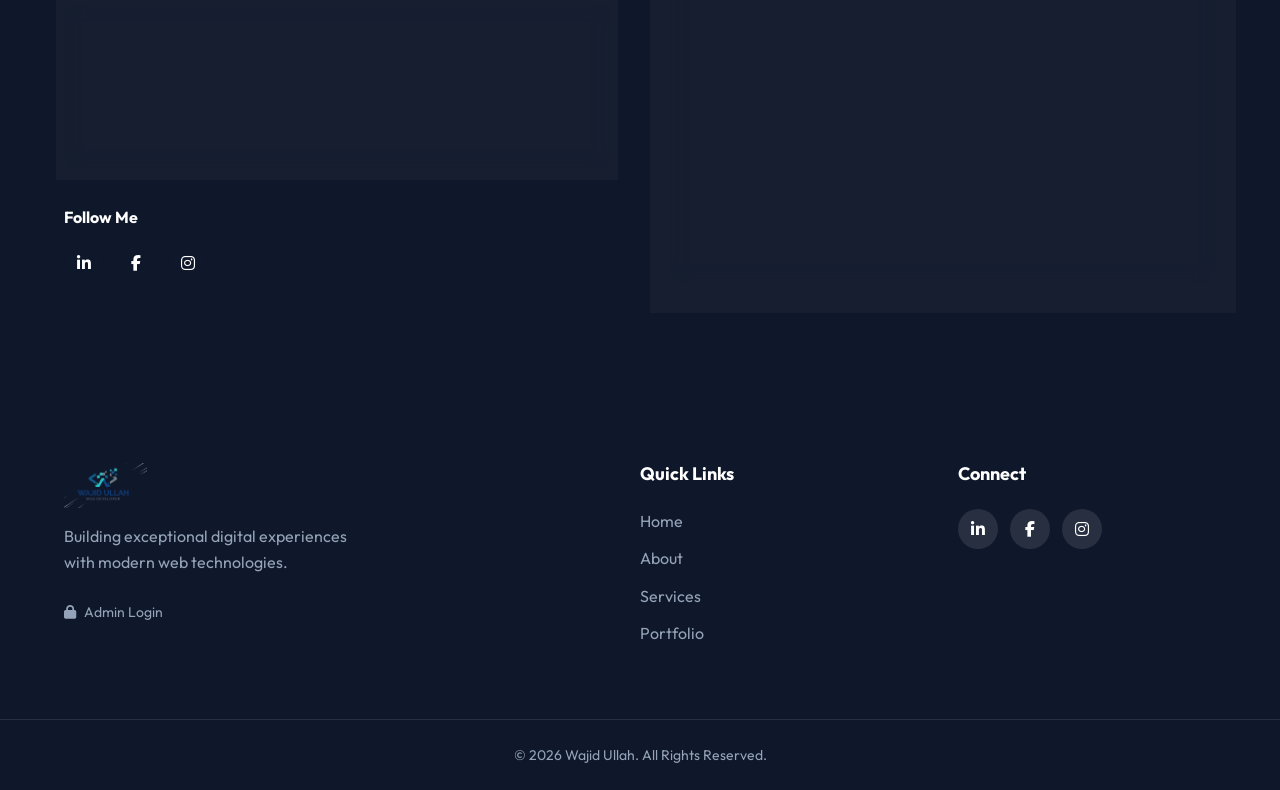
==== commit 5da4a1df: "Update portfolio projects and formatting" ====
--- a/index.html
+++ b/index.html
@@ -1,21 +1,24 @@
 <!DOCTYPE html>
 <html lang="en">
+
 <head>
     <meta charset="UTF-8">
     <meta name="viewport" content="width=device-width, initial-scale=1.0">
     <title>Wajid Ullah | Full-Stack Web Developer</title>
-    
+
     <!-- Google Fonts -->
     <link rel="preconnect" href="https://fonts.googleapis.com">
     <link rel="preconnect" href="https://fonts.gstatic.com" crossorigin>
-    <link href="https://fonts.googleapis.com/css2?family=Outfit:wght@300;400;500;600;700;800&display=swap" rel="stylesheet">
-    
+    <link href="https://fonts.googleapis.com/css2?family=Outfit:wght@300;400;500;600;700;800&display=swap"
+        rel="stylesheet">
+
     <!-- Font Awesome -->
     <link rel="stylesheet" href="https://cdnjs.cloudflare.com/ajax/libs/font-awesome/6.4.0/css/all.min.css">
-    
+
     <!-- Custom CSS -->
     <link rel="stylesheet" href="styles/main.css">
 </head>
+
 <body>
 
     <!-- Loading Screen -->
@@ -44,7 +47,7 @@
                     <img src="assets/final_logo.png" alt="Wajid Wazir Logo" class="nav-logo">
                 </a>
             </div>
-            
+
             <nav class="nav-menu" id="nav-menu">
                 <ul class="nav-list">
                     <li><a href="#home" class="nav-link active">Home</a></li>
@@ -57,7 +60,7 @@
                 </ul>
                 <a href="#contact" class="btn btn-primary nav-hire-btn">Hire Me</a>
             </nav>
-            
+
             <div class="nav-toggle" id="nav-toggle">
                 <i class="fas fa-bars"></i>
             </div>
@@ -79,7 +82,7 @@
                     <i class="fab fa-css3-alt tech-icon tech-icon-5"></i>
                 </div>
             </div>
-            
+
             <div class="container hero-container">
                 <div class="hero-content reveal-up">
                     <span class="greeting">Hi, I’m</span>
@@ -108,18 +111,20 @@
                     <h2>About & Skills</h2>
                     <p class="section-subtitle">Dedicated to building modern, responsive, and fast web applications.</p>
                 </div>
-                
+
                 <div class="about-content">
                     <div class="about-image-side reveal-up">
                         <div class="about-image-card">
                             <div class="about-card-content">
                                 <h3>Wajid Ullah</h3>
                                 <p class="designation">Full-Stack Web Developer</p>
-                                <p class="bio">I am a passionate <strong>Full-Stack Web Developer</strong> specializing in the MERN stack. I focus on creating high-performance, visually stunning, and highly responsive web applications that provide seamless user experiences.</p>
-                            </div>
-                        </div>
-                    </div>
-                    
+                                <p class="bio">I am a passionate <strong>Full-Stack Web Developer</strong> specializing
+                                    in the MERN stack. I focus on creating high-performance, visually stunning, and
+                                    highly responsive web applications that provide seamless user experiences.</p>
+                            </div>
+                        </div>
+                    </div>
+
                     <div class="skills-grid" id="skills">
                         <!-- Skills will be dynamically loaded here by main.js from localStorage -->
                     </div>
@@ -134,7 +139,7 @@
                     <h2>My Services</h2>
                     <p class="section-subtitle">Delivering premium web solutions tailored to your needs.</p>
                 </div>
-                
+
                 <div class="services-grid">
                     <div class="service-card reveal-up" style="--delay: 0.1s">
                         <div class="service-icon"><i class="fas fa-laptop-code"></i></div>
@@ -177,7 +182,7 @@
                     <h2>Portfolio</h2>
                     <p class="section-subtitle">A showcase of my recent works.</p>
                 </div>
-                
+
                 <div class="portfolio-filters reveal-up">
                     <button class="filter-btn active" data-filter="all">All</button>
                     <button class="filter-btn" data-filter="frontend">Frontend</button>
@@ -185,7 +190,7 @@
                     <button class="filter-btn" data-filter="mern">MERN</button>
                     <button class="filter-btn" data-filter="business">Business</button>
                 </div>
-                
+
                 <div class="portfolio-grid">
                     <!-- Projects will be dynamically loaded here by main.js from localStorage -->
                 </div>
@@ -198,7 +203,7 @@
                 <div class="section-header reveal-up">
                     <h2>Pricing Plans</h2>
                     <p class="section-subtitle">Transparent pricing for premium digital solutions.</p>
-                    
+
                     <div class="currency-toggle-wrapper">
                         <span class="currency-label active" id="label-usd">USD ($)</span>
                         <label class="switch">
@@ -208,7 +213,7 @@
                         <span class="currency-label" id="label-pkr">PKR (Rs)</span>
                     </div>
                 </div>
-                
+
                 <div class="pricing-grid">
                     <!-- Plan 1 -->
                     <div class="pricing-card reveal-up" style="--delay: 0.1s">
@@ -228,7 +233,7 @@
                         </ul>
                         <a href="#contact" class="btn btn-outline pricing-btn">Get Started</a>
                     </div>
-                    
+
                     <!-- Plan 2 -->
                     <div class="pricing-card reveal-up" style="--delay: 0.2s">
                         <div class="pricing-header">
@@ -247,7 +252,7 @@
                         </ul>
                         <a href="#contact" class="btn btn-outline pricing-btn">Get Started</a>
                     </div>
-                    
+
                     <!-- Plan 3 (Most Popular) -->
                     <div class="pricing-card popular reveal-up" style="--delay: 0.3s">
                         <div class="popular-badge">Most Popular</div>
@@ -267,7 +272,7 @@
                         </ul>
                         <a href="#contact" class="btn btn-primary pricing-btn">Get Started</a>
                     </div>
-                    
+
                     <!-- Plan 4 -->
                     <div class="pricing-card reveal-up" style="--delay: 0.4s">
                         <div class="pricing-header">
@@ -299,7 +304,7 @@
                             <h2>Get In Touch</h2>
                             <p class="section-subtitle">Have a project in mind? Let's discuss it.</p>
                         </div>
-                        
+
                         <div class="contact-details">
                             <div class="contact-item">
                                 <div class="icon-box"><i class="fas fa-envelope"></i></div>
@@ -316,7 +321,7 @@
                                 </div>
                             </div>
                         </div>
-                        
+
                         <!-- CV Section -->
                         <div class="cv-section" id="cv">
                             <h4>Resume / CV</h4>
@@ -325,7 +330,7 @@
                                 <i class="fas fa-download"></i> Download CV
                             </button>
                         </div>
-                        
+
                         <div class="social-links">
                             <h4>Follow Me</h4>
                             <div class="social-icons">
@@ -335,7 +340,7 @@
                             </div>
                         </div>
                     </div>
-                    
+
                     <div class="contact-form-container reveal-right">
                         <form class="contact-form" id="contactForm">
                             <div class="form-group">
@@ -372,7 +377,7 @@
                     <a href="admin.html" class="text-small"><i class="fas fa-lock"></i> Admin Login</a>
                 </div>
             </div>
-            
+
             <div class="footer-col">
                 <h4>Quick Links</h4>
                 <ul class="footer-links">
@@ -382,7 +387,7 @@
                     <li><a href="#portfolio">Portfolio</a></li>
                 </ul>
             </div>
-            
+
             <div class="footer-col">
                 <h4>Connect</h4>
                 <div class="social-icons footer-socials">
@@ -401,4 +406,5 @@
     <script src="js/db.js"></script>
     <script src="js/main.js"></script>
 </body>
-</html>
+
+</html>
